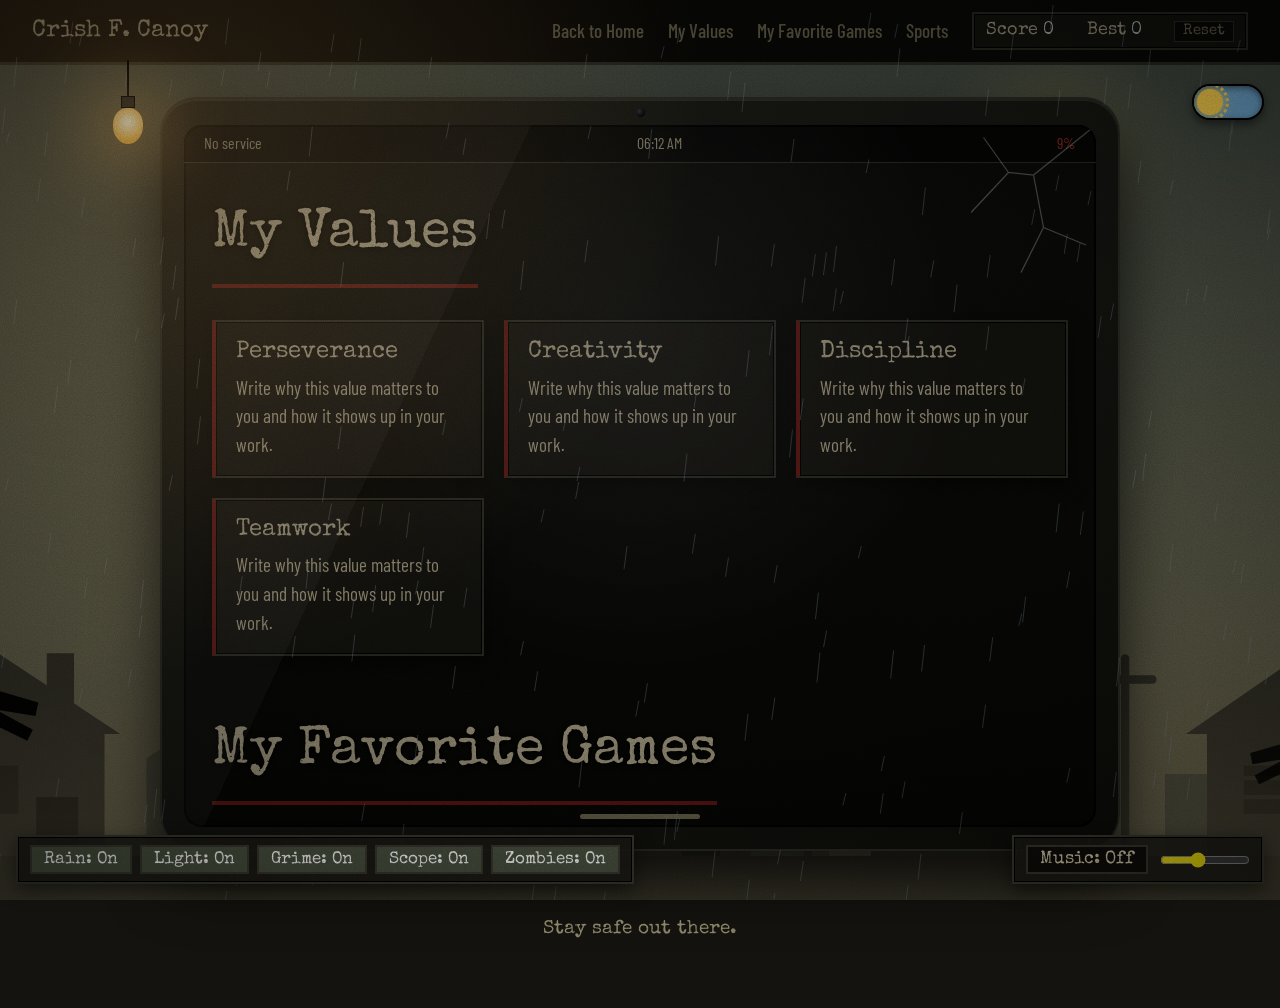
==== about.html @ 41ca4127 "Add files via upload" ====
<!DOCTYPE html>
<html lang="en">
<head>
  <meta charset="UTF-8">
  <meta name="viewport" content="width=device-width, initial-scale=1">
  <title>About Me | Crish F. Canoy</title>
  <link rel="preconnect" href="https://fonts.googleapis.com">
  <link rel="preconnect" href="https://fonts.gstatic.com" crossorigin>
  <link href="https://fonts.googleapis.com/css2?family=Barlow+Condensed:wght@400;500;600&family=Special+Elite&display=swap" rel="stylesheet">
  <link rel="stylesheet" href="style.css">
</head>
<body>
  <div class="backdrop" aria-hidden="true"></div>
  <div class="grime" id="grime" aria-hidden="true"></div>

  <header class="topbar">
    <a class="brand" href="index.html" data-transition="back">Crish F. Canoy</a>
    <nav aria-label="Main">
      <a href="index.html" data-transition="back">Back to Home</a>
      <a href="#values">My Values</a>
      <a href="#favorite-games">My Favorite Games</a>
      <a href="#sports">Sports</a>
    </nav>
    <div class="score-box" role="group" aria-label="Score">
      <span>Score <b id="scoreValue">0</b></span>
      <span>Best <b id="bestValue">0</b></span>
      <button type="button" id="scoreReset" aria-label="Reset score">Reset</button>
    </div>
  </header>

  <main class="tablet-stage" id="tabletWrap">
  <div class="tablet">
    <span class="tablet-camera"></span>
    <div class="tablet-screen">
      <div class="status-bar">
        <span>No service</span>
        <span id="tabletClock">12:00</span>
        <span class="battery">9%</span>
      </div>

      <div class="tablet-content">

      <!-- MY VALUES -->
<section id="values" class="section">
  <h2 class="section-title">My Values</h2>
  <ul class="values">
    <li class="value">
      <h3 class="value-title">Perseverance</h3>
      <p>Write why this value matters to you and how it shows up in your work.</p>
    </li>
    <li class="value">
      <h3 class="value-title">Creativity</h3>
      <p>Write why this value matters to you and how it shows up in your work.</p>
    </li>
    <li class="value">
      <h3 class="value-title">Discipline</h3>
      <p>Write why this value matters to you and how it shows up in your work.</p>
    </li>
    <li class="value">
      <h3 class="value-title">Teamwork</h3>
      <p>Write why this value matters to you and how it shows up in your work.</p>
    </li>
  </ul>
</section>
        <!-- MY FAVORITE GAMES -->
        <section id="favorite-games" class="section">
          <h2 class="section-title">My Favorite Games</h2>
          <div class="tiles">
            <button type="button" class="tile game" data-genre="Genre" data-platform="PC"
                    data-description="Write why this is one of your favorite games.">
              <img src="assets/placeholder.svg" alt=""><span class="tile-name">Favorite Game 1</span>
            </button>
            <button type="button" class="tile game" data-genre="Genre" data-platform="PC"
                    data-description="Write why this is one of your favorite games.">
              <img src="assets/placeholder.svg" alt=""><span class="tile-name">Favorite Game 2</span>
            </button>
            <button type="button" class="tile game" data-genre="Genre" data-platform="PC"
                    data-description="Write why this is one of your favorite games.">
              <img src="assets/placeholder.svg" alt=""><span class="tile-name">Favorite Game 3</span>
            </button>
            <button type="button" class="tile game" data-genre="Genre" data-platform="PC"
                    data-description="Write why this is one of your favorite games.">
              <img src="assets/placeholder.svg" alt=""><span class="tile-name">Favorite Game 4</span>
            </button>
          </div>
        </section>

        <!-- SPORTS -->
        <section id="sports" class="section">
          <h2 class="section-title">Sports</h2>
          <div class="tiles">
            <figure class="tile"><img src="assets/placeholder.svg" alt="Arnis"><figcaption class="tile-name">Arnis</figcaption></figure>
            <figure class="tile"><img src="assets/placeholder.svg" alt="Badminton"><figcaption class="tile-name">Badminton</figcaption></figure>
            <figure class="tile"><img src="assets/placeholder.svg" alt="Sport 3"><figcaption class="tile-name">Sport 3</figcaption></figure>
            <figure class="tile"><img src="assets/placeholder.svg" alt="Sport 4"><figcaption class="tile-name">Sport 4</figcaption></figure>
          </div>
          <a class="btn" href="index.html" data-transition="back">Back to Home</a>
        </section>
      </div>

      <div class="home-bar"></div>
    </div>
  </div>
  </main>
  <footer class="footer">Stay safe out there.</footer>

  <!-- Effects (same as the home page) -->
  <canvas class="rain" id="rainCanvas" aria-hidden="true"></canvas>
  <div class="zombie-layer" id="zombieLayer" aria-hidden="true" hidden></div>
  <div class="scope" id="scope" aria-hidden="true" hidden>
    <svg viewBox="0 0 60 60" width="60" height="60">
      <circle cx="30" cy="30" r="22" fill="none" stroke="currentColor" stroke-width="2"/>
      <path d="M30 2v18M30 40v18M2 30h18M40 30h18" stroke="currentColor" stroke-width="2"/>
      <circle cx="30" cy="30" r="2" fill="#c0392b"/>
    </svg>
  </div>
  <div class="muzzle-flash" id="muzzleFlash" aria-hidden="true"></div>
  <div class="light-overlay" id="lightOverlay" aria-hidden="true"></div>
  <div class="bulb" id="bulb" aria-hidden="true">
    <span class="cord"></span><span class="cap"></span><span class="glass"></span>
  </div>

  <div class="effects-panel" role="group" aria-label="Effects">
    <button type="button" data-effect="rain" aria-pressed="true">Rain: On</button>
    <button type="button" data-effect="light" aria-pressed="true">Light: On</button>
    <button type="button" data-effect="grime" aria-pressed="true">Grime: On</button>
    <button type="button" data-effect="scope" aria-pressed="true">Scope: On</button>
    <button type="button" data-effect="zombies" aria-pressed="true">Zombies: On</button>
  </div>

  <audio id="bgMusic" src="assets/Main Theme.mp3" loop preload="none"></audio>
  <div class="music-player">
    <button id="musicToggle" type="button" aria-pressed="false">Music: Off</button>
    <input type="range" id="musicVolume" min="0" max="100" value="40" aria-label="Music volume">
  </div>

  <!-- Game preview (slides in from the right) -->
  <dialog class="drawer" id="gameDrawer" aria-labelledby="gdName">
    <button class="drawer-close" id="gdClose" aria-label="Close preview">&times;</button>
    <div class="drawer-body">
      <img id="gdImage" src="" alt="">
      <h3 id="gdName"></h3>
      <dl class="file-info">
        <div><dt>Genre</dt><dd id="gdGenre"></dd></div>
        <div><dt>Platform</dt><dd id="gdPlatform"></dd></div>
      </dl>
      <p id="gdDesc"></p>
    </div>
  </dialog>

  <script src="script.js"></script>
  <script src="about.js"></script>
</body>
</html>
---- style.css ----
:root {
  --soot: #14130f;
  --panel: rgba(29, 28, 23, 0.88);
  --moss: #4a5240;
  --rust: #ecdd0d;
  --blood: #7a1f1a;
  --paper: #d4c9a8;
  --dim: #8a8466;
  --edge: #3a3a30;
  --lit: 1;
  --bulb-x: 10%;
}

* { box-sizing: border-box; margin: 0; padding: 0; }
html { scroll-behavior: smooth; scroll-padding-top: 72px; }

body {
  background: var(--soot);
  color: var(--paper);
  font-family: "Barlow Condensed", "Arial Narrow", sans-serif;
  font-size: 1.2rem;
  line-height: 1.5;
}

/* Grime overlay: vignette plus scratchy noise */
.grime {
  position: fixed; inset: 0; z-index: 50; pointer-events: none;
  background:
    radial-gradient(ellipse at center, transparent 45%, rgba(0, 0, 0, 0.75) 100%),
    url("data:image/svg+xml;utf8,<svg xmlns='http://www.w3.org/2000/svg' width='160' height='160'><filter id='n'><feTurbulence type='fractalNoise' baseFrequency='0.9' numOctaves='2'/><feColorMatrix values='0 0 0 0 0  0 0 0 0 0  0 0 0 0 0  0 0 0 0.5 0'/></filter><rect width='160' height='160' filter='url(%23n)'/></svg>");
  opacity: 0.55;
}

/* Top bar */
.topbar {
  position: sticky; top: 0; z-index: 40;
  display: flex; justify-content: space-between; align-items: center; flex-wrap: wrap; gap: 0.5rem 1.5rem;
  padding: 0.75rem 2rem;
  background: #0e0d0a;
  border-bottom: 3px solid var(--edge);
}
.brand { font-family: "Special Elite", serif; font-size: 1.5rem; color: var(--paper); text-decoration: none; margin-right: auto; }
.topbar nav { display: flex; gap: 1.5rem; flex-wrap: wrap; }
.topbar nav a { color: var(--dim); text-decoration: none; font-weight: 500; }
.topbar nav a:hover, .topbar nav a:focus-visible { color: var(--paper); }

a:focus-visible, li:focus-visible { outline: 2px solid var(--rust); outline-offset: 3px; }

/* Sections */
.section { max-width: 1100px; margin: 0 auto; padding: 5rem 2rem 3rem; }
.section-title {
  font-family: "Special Elite", serif; font-weight: 400;
  font-size: clamp(2.2rem, 5vw, 3.4rem);
  color: var(--paper);
  margin-bottom: 2rem;
  padding-bottom: 0.5rem;
  border-bottom: 4px solid var(--blood);
  display: inline-block;
}
.group-title { font-family: "Special Elite", serif; font-weight: 400; font-size: 1.8rem; margin: 2.5rem 0 1rem; color: var(--dim); }

.split { display: grid; grid-template-columns: minmax(0, 1fr) minmax(0, 1fr); gap: 2.5rem; align-items: start; }

/* Panels in the style of a survival-game UI */
.panel, .skill-list, .preview, .card, .contact-list a {
  background: var(--panel);
  border: 2px solid var(--edge);
  box-shadow: inset 0 0 0 1px #000, 0 6px 18px rgba(0, 0, 0, 0.5);
}

/* Introduction */
.photo {
  position: relative;
  margin-top: 1rem;
  border: 2px solid var(--edge);
  background: var(--panel);
  padding: 10px;
  box-shadow: 0 6px 18px rgba(0, 0, 0, 0.5);
  transform-origin: 50% 0;               /* swings from the nail at the top */
  animation: poster-swing 5s ease-in-out infinite;
}

/* The nail the poster hangs from */
.photo::before {
  content: "";
  position: absolute;
  top: -7px; left: 50%;
  width: 14px; height: 14px;
  margin-left: -7px;
  border-radius: 50%;
  background: radial-gradient(circle at 35% 35%, #b9a98a, #4a3b2a 70%);
  box-shadow: 0 2px 4px rgba(0, 0, 0, 0.7);
  z-index: 1;
}

@keyframes poster-swing {
  0%   { transform: rotate(-3deg); }
  50%  { transform: rotate(3deg); }
  100% { transform: rotate(-3deg); }
}
.photo img { width: 100%; display: block; filter: sepia(0.35) contrast(1.05) brightness(0.9); }
.panel { padding: 1.75rem; }
.details div { display: flex; gap: 1rem; padding: 0.6rem 0; border-bottom: 1px dashed var(--edge); }
.details dt { width: 7rem; color: var(--dim); }
.details dd { font-weight: 600; }
.motto { margin-top: 1.75rem; font-family: "Special Elite", serif; font-size: 1.4rem; line-height: 1.4; border-left: 4px solid var(--blood); padding-left: 1rem; }
.motto span { display: block; font-family: "Barlow Condensed", sans-serif; font-size: 1rem; color: var(--dim); margin-bottom: 0.25rem; }

/* Introduction text */
.intro-panel { padding: 2rem; }

.intro-split { align-items: center; }

.intro-image {
  display: flex;
  justify-content: right;
  align-items: flex-end;
  /* no border, background, or padding, so the transparent parts stay see-through */
}
.intro-image img {
  
  width: 100%;
  max-width: 420px;
  height: auto;
  max-height: 520px;
  object-fit: contain;
  display: block;
  /* shadow follows the shape of your cutout */
  filter: drop-shadow(0 8px 14px rgba(0, 0, 0, 0.7));
}

.intro-image img { transition: opacity 0.35s ease; }
.intro-image img.swapping { opacity: 0; }

.intro-text {
  font-family: "Special Elite", serif;
  font-size: clamp(1.5rem, 3.5vw, 2.3rem);
  line-height: 1.4;
  border-left: 4px solid var(--blood);
  padding-left: 1.25rem;
}

/* Skills */
.skill-list { list-style: none; }
.skill-list li {
  display: flex; justify-content: space-between; align-items: center; gap: 1rem;
  padding: 1rem 1.25rem; cursor: pointer;
  border-bottom: 1px solid var(--edge);
  transition: background 0.15s, color 0.15s;
}
.skill-list li:last-child { border-bottom: 0; }
.skill-list li:hover, .skill-list li.active, .skill-list li:focus-visible { background: var(--moss); color: #fff; }
.skill-name { font-size: 1.5rem; font-weight: 600; }
.pips { display: flex; gap: 3px; }
.pips i { width: 9px; height: 16px; background: #0a0a08; border: 1px solid var(--edge); }
.pips i.on { background: var(--rust); border-color: var(--rust); }

.preview { position: relative; aspect-ratio: 4 / 5; overflow: hidden; display: grid; place-items: center; }
.preview-hint { color: var(--dim); text-align: center; padding: 1rem; }
.preview.playing .preview-hint { display: none; }
.frames { position: absolute; inset: 0; opacity: 0; transition: opacity 0.25s; }
.preview.playing .frames { opacity: 1; }
.frames img {
  position: absolute; inset: 0; width: 100%; height: 100%; object-fit: cover;
  opacity: 0;
  transition: opacity 0.35s ease 0.35s;   /* the old picture waits until the new one is in */
}
.frames img.current { opacity: 1; transition-delay: 0s; }
/* Placeholder frames get different tints so the cycle is visible; remove once you add real images */
.preview-caption {
  position: absolute; left: 0; right: 0; bottom: 0; z-index: 2;
  padding: 0.6rem 1rem; background: rgba(10, 10, 8, 0.85);
  font-family: "Special Elite", serif; font-size: 1.3rem;
  transform: translateY(100%); transition: transform 0.25s;
}
.preview.playing .preview-caption { transform: translateY(0); }

/* Projects */
.grid { display: grid; grid-template-columns: repeat(auto-fill, minmax(240px, 1fr)); gap: 1.5rem; }
.card { padding: 8px; transition: transform 0.2s, border-color 0.2s; }
.card:hover { transform: translateY(-4px); border-color: var(--rust); }
.card img { width: 100%; aspect-ratio: 4 / 3; object-fit: cover; display: block; filter: sepia(0.3) brightness(0.9); }
.card figcaption { padding: 0.75rem 0.25rem 0.25rem; font-family: "Special Elite", serif; font-size: 1.25rem; }

/* Contacts */
.contact-list { list-style: none; display: grid; gap: 1.75rem; max-width: 640px; }
.contact-list a {
  position: relative;
  display: flex; align-items: center;
  min-height: 5.5rem;
  padding: 1rem 9rem 1rem 1.5rem;
  color: var(--paper); text-decoration: none;
  transition: background 0.15s, border-color 0.15s, scale 0.25s ease, box-shadow 0.25s;
}
.contact-label { display: block; font-family: "Special Elite", serif; font-size: 1.5rem; }
.contact-list a:hover, .contact-list a:focus-visible {
  background: var(--moss); border-color: var(--rust);
  scale: 1.04;
  box-shadow: inset 0 0 0 1px #000, 0 14px 26px rgba(0, 0, 0, 0.7);
}

/* Spiffo on the right */
.spiffo {
  position: absolute; right: 1rem; bottom: 4px;
  width: 100px; height: 130px;
  pointer-events: none;
  transition: translate 0.25s ease;
}
.spiffo img {
  position: absolute; inset: 0; width: 100%; height: 100%;
  object-fit: contain; object-position: bottom;
  filter: drop-shadow(0 4px 6px rgba(0, 0, 0, 0.65));
  transition: opacity 0.2s ease;
}
.spiffo-hover { opacity: 0; }
.contact-list a:hover .spiffo-idle, .contact-list a:focus-visible .spiffo-idle { opacity: 0; }
.contact-list a:hover .spiffo-hover, .contact-list a:focus-visible .spiffo-hover { opacity: 1; }
.contact-list a:hover .spiffo, .contact-list a:focus-visible .spiffo { translate: 0 -6px; }

/* PLACEHOLDER LOOK: delete this line once you have a real hover image */
.spiffo img.spiffo-hover { filter: drop-shadow(0 4px 6px rgba(0, 0, 0, 0.65)) hue-rotate(150deg) saturate(1.4); }

@media (max-width: 800px) {
  .contact-list a { padding-right: 6.5rem; }
  .spiffo { width: 72px; height: 96px; right: 0.75rem; }
}

.footer { text-align: center; padding: 3rem 1rem 4rem; color: var(--dim); font-family: "Special Elite", serif; }

/* Project preview */
.card { cursor: pointer; }

.lightbox {
  margin: auto;
  width: min(1000px, 92vw);
  max-height: 90vh;
  padding: 0;
  overflow: auto;
  color: var(--paper);
  background: #181711;
  border: 3px solid var(--edge);
  box-shadow: inset 0 0 0 1px #000, 0 20px 60px rgba(0, 0, 0, 0.8);
}
.lightbox::backdrop { background: rgba(5, 5, 3, 0.85); }
.lightbox[open] { animation: lb-in 0.2s ease-out; }
@keyframes lb-in { from { opacity: 0; transform: scale(0.97); } to { opacity: 1; transform: none; } }

.lb-close {
  position: absolute; top: 0.5rem; right: 0.75rem; z-index: 2;
  width: 2.4rem; height: 2.4rem;
  font-size: 1.8rem; line-height: 1;
  color: var(--paper); background: #0e0d0a;
  border: 2px solid var(--edge); cursor: pointer;
}
.lb-close:hover, .lb-close:focus-visible { background: var(--blood); border-color: var(--rust); }

.lb-body { display: grid; grid-template-columns: 1.3fr 1fr; }
.lb-body img { width: 100%; height: 100%; max-height: 90vh; object-fit: contain; background: #0a0a08; display: block; }
.lb-text { padding: 2.5rem 2rem 2rem; border-left: 3px solid var(--edge); }
.lb-type { color: var(--dim); font-size: 1.1rem; margin-bottom: 0.25rem; }
.lb-text h3 { font-family: "Special Elite", serif; font-weight: 400; font-size: 2rem; line-height: 1.2; margin-bottom: 1rem; padding-bottom: 0.5rem; border-bottom: 3px solid var(--blood); }
.lb-text p:last-child { white-space: pre-line; }

body.no-scroll { overflow: hidden; }

/* Music player */
.music-player {
  position: fixed; right: 1rem; bottom: 1rem; z-index: 45;
  display: flex; align-items: center; gap: 0.75rem;
  padding: 0.5rem 0.75rem;
  background: var(--panel);
  border: 2px solid var(--edge);
  box-shadow: inset 0 0 0 1px #000, 0 6px 18px rgba(0, 0, 0, 0.5);
}
.music-player button {
  font-family: "Special Elite", serif; font-size: 1.1rem;
  color: var(--paper); background: #0e0d0a;
  border: 2px solid var(--edge); padding: 0.25rem 0.75rem; cursor: pointer;
}
.music-player button:hover, .music-player button:focus-visible { border-color: var(--rust); }
.music-player button[aria-pressed="true"] { background: var(--moss); color: #fff; }
.music-player input[type="range"] { width: 90px; accent-color: var(--rust); cursor: pointer; }

/* Effects */
.rain[hidden], .light-overlay[hidden], .bulb[hidden], .grime[hidden] { display: none; }

.rain {
  position: fixed; inset: 0; z-index: 43;
  width: 100%; height: 100%;
  pointer-events: none;
}

/* Darkness around the bulb, with a warm glow that follows its brightness */
.light-overlay {
  position: fixed; inset: 0; z-index: 44; pointer-events: none;
  background:
    radial-gradient(circle at var(--bulb-x) 110px,
      rgba(255, 190, 100, calc(var(--lit) * 0.2)) 0,
      transparent 45vmax),
    rgba(0, 0, 0, calc(0.55 - var(--lit) * 0.25));
}

/* Hanging light bulb */
.bulb {
  position: fixed; top: 60px; left: var(--bulb-x); z-index: 44;
  transform: translateX(-50%);
  display: flex; flex-direction: column; align-items: center;
  pointer-events: none;
}
.bulb .cord { width: 2px; height: 36px; background: #0a0a08; }
.bulb .cap { width: 14px; height: 12px; background: #2b2a23; border: 1px solid #000; }
.bulb .glass {
  width: 30px; height: 36px; border-radius: 50% 50% 55% 55%;
  background: radial-gradient(circle at 50% 40%, #fff6d0, #f2b84b 70%);
  opacity: calc(0.25 + var(--lit) * 0.75);
  box-shadow: 0 0 calc(var(--lit) * 70px) calc(var(--lit) * 18px) rgba(255, 190, 100, 0.55);
}

/* Effects control panel */
.effects-panel {
  position: fixed; left: 1rem; bottom: 1rem; z-index: 45;
  display: flex; flex-wrap: wrap; gap: 0.5rem;
  padding: 0.5rem 0.75rem;
  background: var(--panel);
  border: 2px solid var(--edge);
  box-shadow: inset 0 0 0 1px #000, 0 6px 18px rgba(0, 0, 0, 0.5);
}
.effects-panel button {
  font-family: "Special Elite", serif; font-size: 1.05rem;
  color: var(--paper); background: #0e0d0a;
  border: 2px solid var(--edge); padding: 0.25rem 0.75rem; cursor: pointer;
}
.effects-panel button:hover, .effects-panel button:focus-visible { border-color: var(--rust); }
.effects-panel button[aria-pressed="true"] { background: var(--moss); color: #fff; }

/* Scope cursor and bullet holes */
html.scope-on, html.scope-on * { cursor: none !important; }
/* Show the normal cursor while the project preview is open */
html.scope-on:has(dialog[open]), html.scope-on:has(dialog[open]) * { cursor: auto !important; }

.scope {
  position: fixed; left: 0; top: 0; z-index: 60;
  width: 60px; height: 60px;
  color: var(--paper);
  pointer-events: none;
  transform: translate(-100px, -100px);   /* starts off-screen until the mouse moves */
}
.scope[hidden] { display: none; }
.scope svg { display: block; filter: drop-shadow(0 0 2px #000); }
.scope.fire svg { animation: recoil 0.15s ease-out; }
@keyframes recoil { from { transform: scale(1.35); } to { transform: scale(1); } }

.bullet-hole {
  position: absolute; z-index: 46;
  width: 16px; height: 16px;
  margin: -8px 0 0 -8px;
  border-radius: 50%;
  pointer-events: none;
  background: radial-gradient(circle, #000 0 38%, #1a1713 40% 55%, transparent 72%);
  box-shadow: 0 0 0 1px rgba(0, 0, 0, 0.4);
  animation: hole-life 5s linear forwards;
}
@keyframes hole-life {
  0%   { opacity: 1; transform: scale(1.4); }
  5%   { transform: scale(1); }
  80%  { opacity: 1; }
  100% { opacity: 0; }
}

/* Muzzle flash and shake */
.muzzle-flash {
  position: fixed; inset: 0; z-index: 47;
  pointer-events: none;
  opacity: 0;
  mix-blend-mode: screen;
  background:
    radial-gradient(circle at var(--fx, 50%) var(--fy, 50%),
      rgba(255, 235, 170, 0.95) 0,
      rgba(255, 170, 60, 0.55) 90px,
      rgba(255, 120, 30, 0.18) 260px,
      transparent 480px);
}
.muzzle-flash.fire { animation: flash 0.14s ease-out; }
@keyframes flash {
  0%   { opacity: 1; }
  100% { opacity: 0; }
}

.shake { animation: shake 0.18s ease-out; }
@keyframes shake {
  0%   { transform: translate(var(--sx, 3px), var(--sy, 3px)); }
  30%  { transform: translate(calc(var(--sx, 3px) * -0.7), calc(var(--sy, 3px) * -0.5)); }
  60%  { transform: translate(calc(var(--sx, 3px) * 0.4), calc(var(--sy, 3px) * 0.3)); }
  100% { transform: translate(0, 0); }
}

/* Zombie shadows */
/* Keeps the page content above the zombie layer */
main, .footer { position: relative; z-index: 1; }

.zombie-layer {
  position: fixed; inset: 0; z-index: 0;
  overflow: hidden; pointer-events: none;
}
.zombie-layer[hidden] { display: none; }

.zombie { position: absolute; left: 0; color: #050504; }
.zombie.flip .z-flip { transform: scaleX(-1); }
.zombie svg {
  display: block; width: 100%; height: 100%;
  transform-origin: 50% 100%;
  animation: zombie-walk 1.3s ease-in-out infinite;
}
@keyframes zombie-walk {
  0%, 100% { transform: translateY(0) rotate(-1.5deg); }
  50%      { transform: translateY(-6px) rotate(1.5deg); }
}

/* Shot zombie falls backward */
.zombie.dead svg { animation: zombie-fall 0.6s ease-in forwards; }
@keyframes zombie-fall {
  to { transform: rotate(-85deg) translateY(8%); opacity: 0; }
}

/* Blood splat when a zombie is hit */
.bullet-hole.blood {
  width: 34px; height: 34px; margin: -17px 0 0 -17px;
  background: radial-gradient(circle, #5a0d0a 0 35%, rgba(122, 31, 26, 0.8) 50%, transparent 72%);
  box-shadow: none;
}

/* Score */
.score-box {
  display: flex; align-items: center; gap: 1rem;
  padding: 0.25rem 0.75rem;
  background: var(--panel);
  border: 2px solid var(--edge);
  box-shadow: inset 0 0 0 1px #000;
  font-family: "Special Elite", serif; font-size: 1.1rem;
}
.score-box b { color: #fff; font-weight: 400; display: inline-block; min-width: 2.5ch; }
.score-box b.bump { animation: score-bump 0.25s ease-out; }
@keyframes score-bump {
  0%   { transform: scale(1.6); color: #e0b040; }
  100% { transform: scale(1); }
}
.score-box button {
  font-family: "Special Elite", serif; font-size: 0.95rem;
  color: var(--dim); background: #0e0d0a;
  border: 1px solid var(--edge); padding: 0.1rem 0.5rem; cursor: pointer;
}
.score-box button:hover, .score-box button:focus-visible { color: var(--paper); border-color: var(--rust); }

/* Floating points when a zombie is hit */
.score-pop {
  position: fixed; z-index: 55; pointer-events: none;
  transform: translate(-50%, -50%);
  font-family: "Special Elite", serif; font-size: 1.6rem;
  color: #e0b040; text-shadow: 0 0 4px #000, 0 2px 6px #000;
  animation: score-pop 0.9s ease-out forwards;
}
@keyframes score-pop {
  from { opacity: 1; margin-top: 0; }
  to   { opacity: 0; margin-top: -60px; }
}

/* Heart rate monitor */
.vitals { margin-top: 1.75rem; padding: 1rem; background: #0a0a08; border: 2px solid var(--edge); }
.vitals-head { display: flex; justify-content: space-between; align-items: center; margin-bottom: 0.5rem; font-family: "Special Elite", serif; }
.status { display: flex; align-items: center; gap: 0.5rem; color: #7fbf6a; }
.dot { width: 10px; height: 10px; border-radius: 50%; background: #7fbf6a; box-shadow: 0 0 8px #7fbf6a; animation: blink 1s steps(2, start) infinite; }
@keyframes blink { 50% { opacity: 0.25; } }
.bpm b { font-weight: 400; color: #fff; }
.ecg {
  overflow: hidden; height: 60px;
  -webkit-mask-image: linear-gradient(90deg, transparent, #000 15%, #000 85%, transparent);
  mask-image: linear-gradient(90deg, transparent, #000 15%, #000 85%, transparent);
}
.ecg svg { display: block; width: 800px; height: 60px; animation: ecg-scroll 0.8s linear infinite; }
.ecg-line { fill: none; stroke: #7fbf6a; stroke-width: 2; filter: drop-shadow(0 0 3px #7fbf6a); }
@keyframes ecg-scroll { to { transform: translateX(-200px); } }

/* Button */
.btn {
  display: block; margin-top: 1.5rem; padding: 0.6rem 1.5rem; text-align: center;
  font-family: "Special Elite", serif; font-size: 1.25rem;
  color: var(--paper); background: #0e0d0a;
  border: 2px solid var(--edge); text-decoration: none;
  transition: background 0.15s, border-color 0.15s;
}
.btn:hover, .btn:focus-visible { background: var(--blood); border-color: var(--rust); color: #fff; }
#sports .btn { display: inline-block; margin-top: 3rem; }

/* Tiles (favorite games and sports) */
.tiles { display: grid; grid-template-columns: repeat(auto-fill, minmax(200px, 1fr)); gap: 1.5rem; }
.tile {
  display: block; width: 100%; padding: 8px; font: inherit; text-align: center;
  color: var(--paper); background: var(--panel);
  border: 2px solid var(--edge);
  box-shadow: inset 0 0 0 1px #000, 0 6px 18px rgba(0, 0, 0, 0.5);
}
.tile img { width: 100%; aspect-ratio: 1 / 1; object-fit: cover; display: block; filter: sepia(0.3) brightness(0.9); }
.tile-name { display: block; padding: 0.75rem 0.25rem 0.25rem; font-family: "Special Elite", serif; font-size: 1.25rem; }
.tile.game { cursor: pointer; transition: translate 0.25s ease, scale 0.25s ease, border-color 0.25s, box-shadow 0.25s; }
.tile.game:hover, .tile.game:focus-visible {
  translate: 0 -12px; scale: 1.07;
  border-color: var(--rust);
  box-shadow: inset 0 0 0 1px #000, 0 22px 30px rgba(0, 0, 0, 0.75);
}
.tile.game:focus-visible { outline: 2px solid var(--rust); outline-offset: 3px; }

/* Game preview drawer */
.drawer {
  margin: 0 0 0 auto; width: min(460px, 100vw); height: 100vh; max-height: none;
  padding: 0; overflow: auto;
  color: var(--paper); background: #181711;
  border: 0; border-left: 3px solid var(--edge);
  box-shadow: -10px 0 40px rgba(0, 0, 0, 0.7);
}
.drawer[open] { animation: drawer-in 0.35s ease-out; }
.drawer.closing { animation: drawer-out 0.3s ease-in forwards; }
.drawer::backdrop { background: rgba(5, 5, 3, 0.55); }
.drawer[open]::backdrop { animation: fade-in 0.35s ease-out; }
.drawer.closing::backdrop { animation: fade-out 0.3s ease-in forwards; }
@keyframes drawer-in  { from { transform: translateX(100%); } }
@keyframes drawer-out { to   { transform: translateX(100%); } }
@keyframes fade-in    { from { opacity: 0; } }
@keyframes fade-out   { to   { opacity: 0; } }
.drawer-close {
  position: absolute; top: 0.75rem; right: 0.75rem; z-index: 2;
  width: 2.4rem; height: 2.4rem; font-size: 1.8rem; line-height: 1;
  color: var(--paper); background: #0e0d0a; border: 2px solid var(--edge); cursor: pointer;
}
.drawer-close:hover, .drawer-close:focus-visible { background: var(--blood); border-color: var(--rust); }
.drawer-body { padding: 3.5rem 1.75rem 2rem; }
.drawer-body img { width: 100%; aspect-ratio: 1 / 1; object-fit: cover; display: block; border: 2px solid var(--edge); margin-bottom: 1.25rem; }
.drawer-body h3 { font-family: "Special Elite", serif; font-weight: 400; font-size: 2rem; line-height: 1.2; padding-bottom: 0.5rem; margin-bottom: 1rem; border-bottom: 3px solid var(--blood); }
.file-info div { display: flex; gap: 1rem; padding: 0.4rem 0; border-bottom: 1px dashed var(--edge); }
.file-info dt { width: 6rem; color: var(--dim); }
.file-info dd { font-weight: 600; }
.drawer-body p { margin-top: 1.25rem; white-space: pre-line; }

/* Page transition */
body > * { animation: warp-in 0.8s ease-out backwards; }
@keyframes warp-in { from { scale: 0.8; opacity: 0; } }
body.leaving { overflow: hidden; }
body.leaving > *:not(script):not(audio):not(dialog) { animation: warp-out 0.75s ease-in forwards; }
@keyframes warp-out { to { scale: 2.2; opacity: 0; } }

/* 3D hospital monitor */
.monitor {
  --rx: 0deg; --ry: 0deg;
  transform-style: preserve-3d;
  transform: perspective(1000px) rotateX(var(--rx)) rotateY(var(--ry));
  transition: transform 0.15s ease-out;
  will-change: transform;
}
.monitor-body {
  transform-style: preserve-3d;
  padding: 18px 18px 8px;
  border-radius: 18px;
  background: linear-gradient(145deg, #a9a896, #6f705f 60%, #5b5c4e);
  border: 2px solid #3d3e33;
  box-shadow: inset 0 2px 0 rgba(255, 255, 255, 0.25), inset 0 -4px 10px rgba(0, 0, 0, 0.4), 0 25px 40px rgba(0, 0, 0, 0.65);
}
.monitor-screen {
  position: relative; overflow: hidden;
  transform: translateZ(22px);          /* the screen floats above the bezel */
  padding: 1.5rem; border-radius: 10px;
  background: #060a06; color: #a7e7a0;
  text-shadow: 0 0 6px rgba(120, 255, 120, 0.35);
  box-shadow: inset 0 0 30px rgba(0, 0, 0, 0.9), inset 0 0 0 3px #000, 0 0 25px rgba(80, 200, 80, 0.15);
}
/* Scanlines */
.monitor-screen::before {
  content: ""; position: absolute; inset: 0; z-index: 2; pointer-events: none;
  background: repeating-linear-gradient(0deg, rgba(0, 0, 0, 0.28) 0 1px, transparent 1px 3px);
}
/* Glare that follows the cursor */
.monitor-screen::after {
  content: ""; position: absolute; inset: 0; z-index: 2; pointer-events: none;
  background: radial-gradient(circle at var(--gx, 50%) var(--gy, 30%), rgba(190, 255, 190, 0.16), transparent 55%);
}
.monitor-chin { display: flex; align-items: center; gap: 0.75rem; padding: 0.6rem 0.25rem 0.2rem; color: #2f3026; font-family: "Special Elite", serif; font-size: 1rem; }
.chin-label { margin-right: auto; }
.led { width: 10px; height: 10px; border-radius: 50%; background: #7fbf6a; box-shadow: 0 0 8px #7fbf6a; }
.monitor-stand {
  position: relative; width: 90px; height: 30px; margin: 0 auto 14px;
  background: linear-gradient(90deg, #4b4c40, #7d7e6c, #4b4c40);
}
.monitor-stand::after {
  content: ""; position: absolute; left: 50%; bottom: -10px;
  width: 190px; height: 12px; transform: translateX(-50%);
  border-radius: 6px; background: #4b4c40;
  box-shadow: 0 6px 12px rgba(0, 0, 0, 0.6);
}

/* Screen colors for the content inside the monitor */
.monitor-screen .details dt { color: #5f9a5a; }
.monitor-screen .details div { border-bottom-color: #1d3a1b; }
.monitor-screen .motto { border-left-color: #5f9a5a; }
.monitor-screen .motto span { color: #5f9a5a; }
.monitor-screen .vitals { background: transparent; border-color: #1d3a1b; }
.monitor-screen .btn { color: #a7e7a0; background: #050805; border-color: #2f5a2c; }
.monitor-screen .btn:hover, .monitor-screen .btn:focus-visible { color: #fff; background: #1d3a1b; border-color: #7fbf6a; }

/* Tablet (page 2) */
.tablet-stage { padding: 2rem 1.5rem 1rem; }
.tablet {
    --rx: 0deg; --ry: 0deg;
  transform: perspective(1600px) rotateX(var(--rx)) rotateY(var(--ry));
  transition: transform 0.15s ease-out;
  will-change: transform;
  position: relative;
  max-width: 960px; margin: 0 auto;
  padding: 26px 22px 22px;
  border-radius: 36px;
  background: linear-gradient(145deg, #2b2c26, #14150f);
  border: 2px solid #3d3e33;
  box-shadow: inset 0 2px 0 rgba(255, 255, 255, 0.12), 0 30px 60px rgba(0, 0, 0, 0.75);
}
.tablet-camera {
  position: absolute; top: 9px; left: 50%;
  width: 9px; height: 9px; margin-left: -4px;
  border-radius: 50%;
  background: radial-gradient(circle at 35% 35%, #3a4a5a, #05070a 70%);
}
.tablet-screen {
  position: relative; overflow: hidden;
  display: flex; flex-direction: column;
  height: min(78vh, 780px);
  border-radius: 18px;
  background: linear-gradient(180deg, #11120e, #0a0b08);
  box-shadow: inset 0 0 0 2px #000;
}
/* Crack in the corner */
.tablet-screen::before {
  content: ""; position: absolute; top: 0; right: 0; z-index: 3;
  width: 150px; height: 150px; pointer-events: none;
  background: url("data:image/svg+xml;utf8,<svg xmlns='http://www.w3.org/2000/svg' viewBox='0 0 120 120'><g fill='none' stroke='white' stroke-opacity='.4'><path d='M120 0L70 40L50 38L20 70M70 40L78 82L60 118M50 38L30 10M78 82L112 96'/></g></svg>") no-repeat;
}
/* Glass reflection */
.tablet-screen::after {
  content: ""; position: absolute; inset: 0; z-index: 3; pointer-events: none;
  background:
    radial-gradient(circle at var(--gx, 50%) var(--gy, 30%), rgba(255, 255, 255, 0.09), transparent 50%),
    linear-gradient(115deg, rgba(255, 255, 255, 0.05) 0 28%, transparent 28%);
}
.status-bar {
  flex-shrink: 0;
  display: flex; justify-content: space-between; align-items: center;
  padding: 0.4rem 1.25rem;
  font-size: 1rem; color: #bfb99a;
  background: rgba(0, 0, 0, 0.45);
  border-bottom: 1px solid var(--edge);
}
.battery { color: #c0392b; }
.tablet-content {
  flex: 1; min-height: 0;
  overflow-y: auto; scroll-behavior: smooth;
  scrollbar-width: thin; scrollbar-color: var(--edge) transparent;
}
.tablet .section { max-width: none; padding: 2rem 1.75rem 1.5rem; }
.tablet .tile { border-radius: 18px; }
.tablet .tile img { border-radius: 12px; }
.home-bar { flex-shrink: 0; width: 120px; height: 5px; margin: 8px auto; border-radius: 3px; background: #8a8466; }

/* Values (page 2) */
.values { list-style: none; display: grid; grid-template-columns: repeat(auto-fill, minmax(220px, 1fr)); gap: 1.25rem; }
.value {
  padding: 1rem 1.25rem;
  background: var(--panel);
  border: 2px solid var(--edge);
  border-left: 4px solid var(--blood);
  box-shadow: inset 0 0 0 1px #000, 0 6px 18px rgba(0, 0, 0, 0.5);
}
.value-title { font-family: "Special Elite", serif; font-weight: 400; font-size: 1.5rem; line-height: 1.2; margin-bottom: 0.4rem; }
.value p { color: var(--paper); }

/* Page transition: slide in from the right with fade */
html { overflow-x: hidden; }
body > * { animation: slide-in 0.6s ease-out backwards; }
@keyframes slide-in { from { translate: 120px 0; opacity: 0; } }
body.leaving > *:not(script):not(audio):not(dialog) { animation: slide-out 0.45s ease-in forwards; }
@keyframes slide-out { to { translate: -120px 0; opacity: 0; } }

/* Going back: the other direction */
body.leaving.back > *:not(script):not(audio):not(dialog) { animation: slide-out-right 0.45s ease-in forwards; }
@keyframes slide-out-right { to { translate: 120px 0; opacity: 0; } }
:where(html.from-left) body > * { animation-name: slide-in-left; }
@keyframes slide-in-left { from { translate: -120px 0; opacity: 0; } }

/* Introduction paper */
.paper {
  filter: url(#paperWave);
  position: relative;
  padding: 2.75rem 2rem 2.25rem;
  color: #2b2418;
  background:
    url("data:image/svg+xml;utf8,<svg xmlns='http://www.w3.org/2000/svg' width='160' height='160'><filter id='g'><feTurbulence type='fractalNoise' baseFrequency='0.8' numOctaves='2'/><feColorMatrix values='0 0 0 0 .35  0 0 0 0 .25  0 0 0 0 .1  0 0 0 .35 0'/></filter><rect width='160' height='160' filter='url(%23g)'/></svg>"),
    radial-gradient(circle at 82% 88%, rgba(120, 80, 30, 0.28), transparent 26%),
    radial-gradient(circle at 12% 18%, rgba(120, 90, 40, 0.14), transparent 32%),
    linear-gradient(160deg, #dccfa9, #c7b78c);
  box-shadow: inset 0 0 45px rgba(110, 80, 30, 0.4), 0 12px 26px rgba(0, 0, 0, 0.65);
    --rx: 0deg; --ry: 0deg;
  transform-style: preserve-3d;
  transform: perspective(1000px) rotateX(var(--rx)) rotateY(var(--ry)) rotate(-1deg);
  transition: transform 0.15s ease-out;
  will-change: transform;
}

/* Strip of tape */
.paper::before {
  content: "";
  position: absolute; top: -14px; left: 50%;
  width: 110px; height: 28px; margin-left: -55px;
  transform: translateZ(8px) rotate(-3deg);
  background: rgba(214, 204, 165, 0.6);
  box-shadow: 0 1px 3px rgba(0, 0, 0, 0.4);
}

/* Light that follows the cursor */
.paper::after {
  content: ""; position: absolute; inset: 0; pointer-events: none;
  background: radial-gradient(circle at var(--gx, 50%) var(--gy, 30%), rgba(255, 250, 225, 0.3), transparent 50%);
}

.paper .intro-text { border-left: 0; padding-left: 0; }

/* Day and night colors (registered so they change smoothly) */
@property --sky-top     { syntax: "<color>"; inherits: true; initial-value: #56635a; }
@property --sky-bottom  { syntax: "<color>"; inherits: true; initial-value: #9d9570; }
@property --house       { syntax: "<color>"; inherits: true; initial-value: #34322a; }
@property --far         { syntax: "<color>"; inherits: true; initial-value: #5f6050; }
@property --window      { syntax: "<color>"; inherits: true; initial-value: #1a1812; }
@property --ground      { syntax: "<color>"; inherits: true; initial-value: #23221b; }
@property --cloud-lit   { syntax: "<color>"; inherits: true; initial-value: #f2ead0; }
@property --cloud-shade { syntax: "<color>"; inherits: true; initial-value: #8a8a7a; }
@property --fog         { syntax: "<color>"; inherits: true; initial-value: rgba(157, 149, 112, 0.55); }
@property --track       { syntax: "<color>"; inherits: true; initial-value: #6fa8d0; }
@property --knob        { syntax: "<color>"; inherits: true; initial-value: #ffd34d; }

:root {
  --sky-top: #56635a; --sky-bottom: #9d9570; --house: #34322a; --far: #5f6050;
  --window: #1a1812; --ground: #23221b; --cloud-lit: #f2ead0; --cloud-shade: #8a8a7a;
  --fog: rgba(157, 149, 112, 0.55); --track: #6fa8d0; --knob: #ffd34d;
}
html.night {
  --sky-top: #070a14; --sky-bottom: #1b2236; --house: #0b0c0f; --far: #121722;
  --window: #e6a94a; --ground: #07070a; --cloud-lit: #8fa6d6; --cloud-shade: #1c2338;
  --fog: rgba(20, 26, 44, 0.6); --track: #1d2540; --knob: #e8e6d0;
}
html {
  transition-property: --sky-top, --sky-bottom, --house, --far, --window, --ground, --cloud-lit, --cloud-shade, --fog, --track, --knob;
  transition-duration: 1.2s;
}
html.theme-instant { transition: none !important; }

/* Scene */
.scene { position: fixed; inset: 0; z-index: -1; overflow: hidden; pointer-events: none; }
.sky { position: absolute; inset: 0; background: linear-gradient(var(--sky-top), var(--sky-bottom)); }

.stars { position: absolute; inset: 0 0 40%; opacity: 0; transition: opacity 1.2s; }
html.night .stars { opacity: 1; }
.stars::before, .stars::after { content: ""; position: absolute; inset: 0; }
.stars::before {
  background:
    radial-gradient(1.5px 1.5px at 8% 20%, #fff, transparent), radial-gradient(1.5px 1.5px at 22% 55%, #fff, transparent),
    radial-gradient(1px 1px at 35% 12%, #fff, transparent),     radial-gradient(1.5px 1.5px at 48% 40%, #fff, transparent),
    radial-gradient(1px 1px at 61% 18%, #fff, transparent),     radial-gradient(1.5px 1.5px at 74% 60%, #fff, transparent),
    radial-gradient(1px 1px at 90% 32%, #fff, transparent);
}
.stars::after {
  background:
    radial-gradient(2px 2px at 15% 35%, #fff, transparent), radial-gradient(2px 2px at 42% 22%, #fff, transparent),
    radial-gradient(2px 2px at 68% 45%, #fff, transparent), radial-gradient(2px 2px at 83% 12%, #fff, transparent);
  animation: twinkle 3s ease-in-out infinite alternate;
}
@keyframes twinkle { from { opacity: 0.3; } }

/* Sun and moon rise and set */
.orb { position: absolute; right: 14%; top: 12%; width: 90px; height: 90px; border-radius: 50%; transition: transform 1.4s ease, opacity 1.4s ease; }
.sun {
  background: radial-gradient(circle, #fff6c8 0 40%, #f2c24d 62%, rgba(242, 194, 77, 0) 74%);
  box-shadow: 0 0 80px 30px rgba(255, 220, 120, 0.3);
}
.moon {
  background:
    radial-gradient(circle at 60% 55%, rgba(0, 0, 0, 0.18) 0 8%, transparent 9%),
    radial-gradient(circle at 35% 65%, rgba(0, 0, 0, 0.15) 0 6%, transparent 7%),
    radial-gradient(circle at 35% 35%, #f2f1e6, #c9c8b8 60%, #8e8d80);
  box-shadow: 0 0 60px 14px rgba(160, 180, 230, 0.3);
  transform: translateY(75vh); opacity: 0;
}
html.night .sun  { transform: translateY(75vh); opacity: 0; }
html.night .moon { transform: none; opacity: 1; }

/* Clouds with a lit rim facing the sun or moon */
.cloud { position: absolute; left: -320px; height: auto; opacity: 0.92; animation: drift linear infinite; filter: drop-shadow(2px -2px 4px var(--cloud-lit)); }
.cloud:nth-child(1) { top: 6%;  width: 300px; animation-duration: 120s; animation-delay: -30s; }
.cloud:nth-child(2) { top: 16%; width: 220px; animation-duration: 90s;  animation-delay: -70s; }
.cloud:nth-child(3) { top: 26%; width: 360px; animation-duration: 150s; animation-delay: -110s; }
.cloud:nth-child(4) { top: 10%; width: 260px; animation-duration: 105s; animation-delay: -15s; }
.cloud:nth-child(5) { top: 34%; width: 200px; animation-duration: 80s;  animation-delay: -50s; }
@keyframes drift { to { transform: translateX(calc(100vw + 700px)); } }
.c-lit { fill: var(--cloud-lit); }
.c-shade { fill: var(--cloud-shade); }

/* Town */
.town { position: absolute; left: 0; bottom: 0; width: 100%; height: 42vh; }
.far { fill: var(--far); }
.home { fill: var(--house); }
.win { fill: var(--window); }
.dark { fill: #0b0a08; }
.ground { fill: var(--ground); }
.plank, .tree { fill: none; stroke: var(--house); stroke-linecap: round; }
.plank { stroke-width: 4; }
.tree { stroke-width: 8; }
.wl { animation: lamp 3.4s infinite; }
@keyframes lamp { 0%, 100% { opacity: 1; } 44% { opacity: 0.9; } 46% { opacity: 0.35; } 48% { opacity: 0.95; } }
.fog { position: absolute; left: 0; right: 0; bottom: 0; height: 40%; background: linear-gradient(transparent, var(--fog)); }

/* Keep headings readable on the sky */
.section-title, .group-title { text-shadow: 0 2px 6px #000, 0 0 2px #000; }

/* Sun / moon button */
.dn-toggle {
  position: fixed; top: 84px; right: 1rem; z-index: 45;
  width: 72px; height: 36px; padding: 0; overflow: hidden;
  border: 2px solid #000; border-radius: 18px;
  background: var(--track); cursor: pointer;
  box-shadow: inset 0 2px 6px rgba(0, 0, 0, 0.5), 0 4px 10px rgba(0, 0, 0, 0.5);
}
.dn-toggle:focus-visible { outline: 2px solid var(--rust); outline-offset: 3px; }
.dn-toggle::before {            /* little stars in the track at night */
  content: ""; position: absolute; inset: 0; opacity: 0; transition: opacity 0.6s;
  background:
    radial-gradient(1.5px 1.5px at 20% 30%, #fff, transparent),
    radial-gradient(1.5px 1.5px at 38% 72%, #fff, transparent),
    radial-gradient(1px 1px at 30% 50%, #fff, transparent);
}
html.night .dn-toggle::before { opacity: 1; }
.dn-knob {
  position: absolute; top: 3px; left: 3px; width: 26px; height: 26px; border-radius: 50%;
  background: var(--knob); box-shadow: 0 0 12px var(--knob);
  transition: transform 0.6s cubic-bezier(0.5, 0, 0.2, 1);
}
html.night .dn-knob { transform: translateX(36px); }
.dn-knob::before {              /* sun rays, they shrink away at night */
  content: ""; position: absolute; inset: -6px; border-radius: 50%;
  border: 3px dotted var(--knob);
  transition: opacity 0.4s, transform 0.8s;
}
html.night .dn-knob::before { opacity: 0; transform: scale(0.6) rotate(90deg); }
.dn-knob::after {               /* crescent shadow slides in at night */
  content: ""; position: absolute; top: -4px; right: -8px; width: 24px; height: 24px; border-radius: 50%;
  background: var(--track);
  opacity: 0; transform: translate(18px, -8px) scale(0.4);
  transition: opacity 0.5s, transform 0.6s ease;
}
html.night .dn-knob::after { opacity: 1; transform: none; }

@media (prefers-reduced-motion: reduce) {
  .cloud:nth-child(odd)  { left: 15%; }
  .cloud:nth-child(even) { left: 55%; }
}

/* Skills monitor */
.sk-monitor .preview {
  border: 0; border-radius: 10px; background: #060a06;
  box-shadow: inset 0 0 30px rgba(0, 0, 0, 0.9), inset 0 0 0 3px #000, 0 0 25px rgba(80, 200, 80, 0.12);
}
.sk-monitor .preview-hint {
  color: #5f9a5a; font-family: "Special Elite", serif;
  text-shadow: 0 0 6px rgba(120, 255, 120, 0.35);
}
.sk-monitor .frames { transition-duration: 0.5s; }
/* Scanlines and darkened corners */
.sk-monitor .preview::after {
  content: ""; position: absolute; inset: 0; z-index: 3; pointer-events: none;
  background:
    repeating-linear-gradient(0deg, rgba(0, 0, 0, 0.25) 0 1px, transparent 1px 3px),
    radial-gradient(circle at 50% 40%, transparent 55%, rgba(0, 0, 0, 0.45));
}

/* Static noise */
.screen-static {
  position: absolute; inset: 0; z-index: 2;
  width: 100%; height: 100%;
  pointer-events: none; opacity: 0;
  image-rendering: pixelated; mix-blend-mode: screen;
}
.screen-static.burst { animation: static-burst 0.7s ease-out; }
.screen-static.blip  { animation: static-blip 0.25s ease-out; }
@keyframes static-burst { from { opacity: 0.6; } to { opacity: 0; } }
@keyframes static-blip  { from { opacity: 0.25; } to { opacity: 0; } }

/* Mobile */
@media (max-width: 800px) {
  .tablet-stage { padding: 1rem 0.75rem 0.5rem; }
  .tablet { padding: 20px 12px 12px; border-radius: 24px; }
  .tablet .section { padding: 1.5rem 1rem 1rem; }
  .score-box { margin-left: auto; }
  .effects-panel { right: 1rem; bottom: 4.5rem; }
  .lb-body { grid-template-columns: 1fr; }
  .lb-text { border-left: 0; border-top: 3px solid var(--edge); padding: 1.5rem 1.25rem; }
  .topbar { padding: 0.75rem 1rem; }
  .section { padding: 4rem 1.25rem 2rem; }
  .split { grid-template-columns: minmax(0, 1fr); }
}

@media (prefers-reduced-motion: reduce) {
  html { scroll-behavior: auto; }
  * { animation: none !important; transition: none !important; }
}
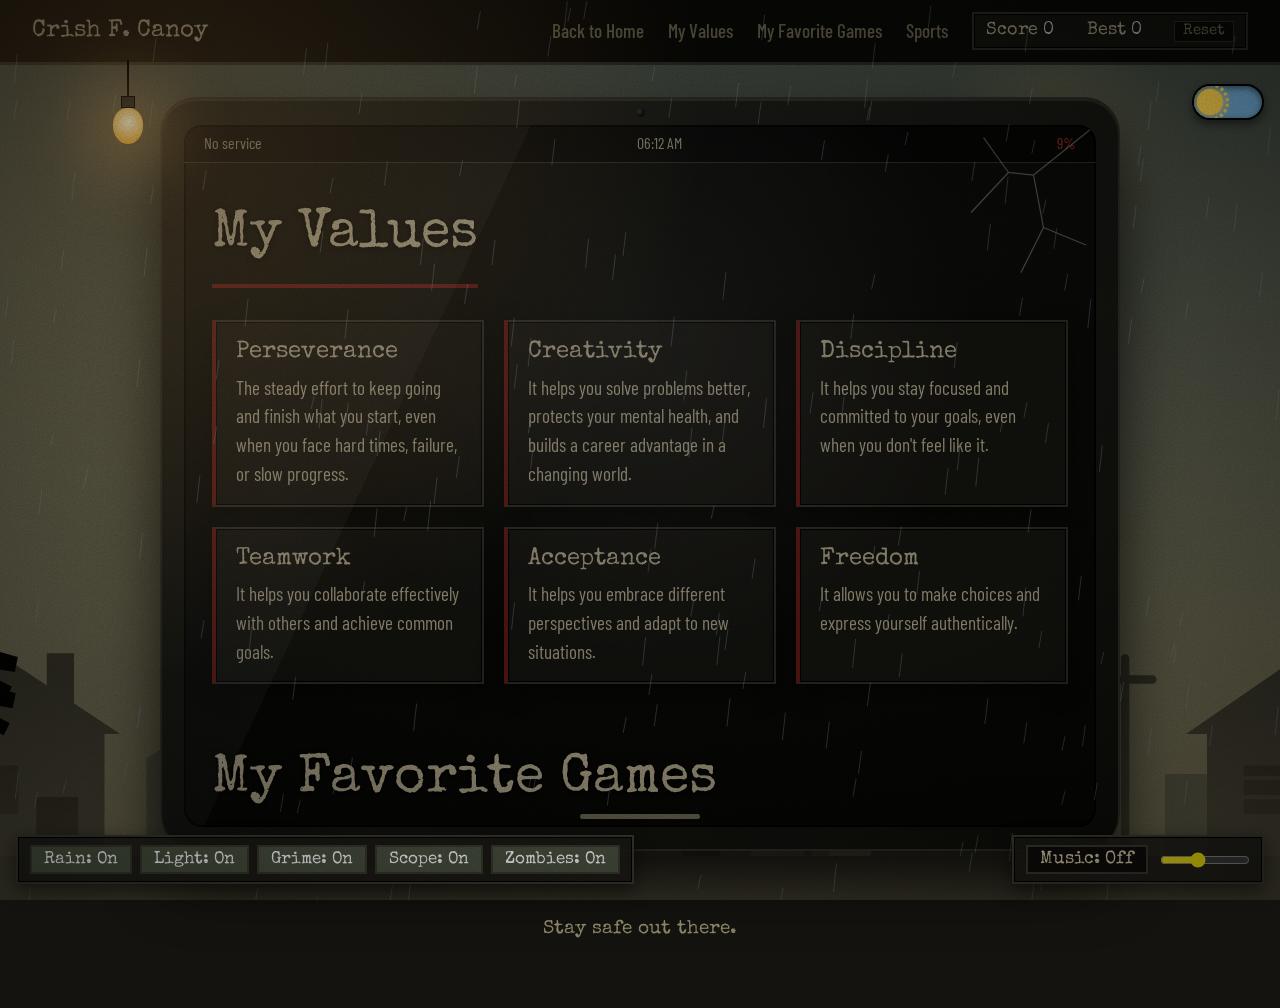
==== commit 380a383d: "Zombies" ====
--- a/about.html
+++ b/about.html
@@ -46,19 +46,27 @@
   <ul class="values">
     <li class="value">
       <h3 class="value-title">Perseverance</h3>
-      <p>Write why this value matters to you and how it shows up in your work.</p>
+      <p>The steady effort to keep going and finish what you start, even when you face hard times, failure, or slow progress.</p>
     </li>
     <li class="value">
       <h3 class="value-title">Creativity</h3>
-      <p>Write why this value matters to you and how it shows up in your work.</p>
+      <p>It helps you solve problems better, protects your mental health, and builds a career advantage in a changing world.</p>
     </li>
     <li class="value">
       <h3 class="value-title">Discipline</h3>
-      <p>Write why this value matters to you and how it shows up in your work.</p>
+      <p>It helps you stay focused and committed to your goals, even when you don't feel like it.</p>
     </li>
     <li class="value">
       <h3 class="value-title">Teamwork</h3>
-      <p>Write why this value matters to you and how it shows up in your work.</p>
+      <p>It helps you collaborate effectively with others and achieve common goals.</p>
+    </li>
+    <li class="value">
+      <h3 class="value-title">Acceptance</h3>
+      <p>It helps you embrace different perspectives and adapt to new situations.</p>
+    </li>
+    <li class="value">
+      <h3 class="value-title">Freedom</h3>
+      <p>It allows you to make choices and express yourself authentically.</p>
     </li>
   </ul>
 </section>
@@ -66,22 +74,26 @@
         <section id="favorite-games" class="section">
           <h2 class="section-title">My Favorite Games</h2>
           <div class="tiles">
-            <button type="button" class="tile game" data-genre="Genre" data-platform="PC"
-                    data-description="Write why this is one of your favorite games.">
-              <img src="assets/placeholder.svg" alt=""><span class="tile-name">Favorite Game 1</span>
-            </button>
-            <button type="button" class="tile game" data-genre="Genre" data-platform="PC"
-                    data-description="Write why this is one of your favorite games.">
-              <img src="assets/placeholder.svg" alt=""><span class="tile-name">Favorite Game 2</span>
-            </button>
-            <button type="button" class="tile game" data-genre="Genre" data-platform="PC"
-                    data-description="Write why this is one of your favorite games.">
-              <img src="assets/placeholder.svg" alt=""><span class="tile-name">Favorite Game 3</span>
-            </button>
-            <button type="button" class="tile game" data-genre="Genre" data-platform="PC"
-                    data-description="Write why this is one of your favorite games.">
-              <img src="assets/placeholder.svg" alt=""><span class="tile-name">Favorite Game 4</span>
-            </button>
+            <button type="button" class="tile game" data-genre="Indie, Survival horror, Simulation, Role-playing (RPG), Open-ended Sandbox" data-platform="PC"
+        data-shots="assets/pz1.jpg, assets/pz2.jpg, assets/pz3.jpg"
+        data-description="I love this game because it's challenging and immersive, offering a unique survival experience.">
+  <img src="assets/pzlogo.png" alt=""><span class="tile-name">Project Zomboid</span>
+</button>
+<button type="button" class="tile game" data-genre="Indie, Sandbox, Creative" data-platform="PC, Console, Mobile"
+        data-shots="assets/mc1.jpg, assets/mc2.jpg, assets/mc3.jpg"
+        data-description="I love this game because it allows me to build and explore endless possibilities.">
+  <img src="assets/mclogo.png" alt=""><span class="tile-name">Minecraft</span>
+</button>
+<button type="button" class="tile game" data-genre="Indie, Rhythm, Music" data-platform="Mobile"
+        data-shots="assets/sl1.jpg, assets/sl2.jpg, assets/sl3.jpg"
+        data-description="I love this game because it's a unique blend of rhythm and music, offering a creative and engaging experience.">
+  <img src="assets/Sonoluslogo.png" alt=""><span class="tile-name">Sonolus</span>
+</button>
+<button type="button" class="tile game" data-genre="Strategy, Multiplayer Online Battle Arena (MOBA)" data-platform="Mobile"
+        data-shots="assets/ml1.jpg, assets/ml2.jpg, assets/ml3.jpg"
+        data-description="I love this game because it's a fast-paced team-based strategy game that requires coordination and skill.">
+  <img src="assets/mllogo.webp" alt=""><span class="tile-name">Mobile Legends</span>
+</button>
           </div>
         </section>
 
@@ -137,6 +149,7 @@
   <!-- Game preview (slides in from the right) -->
   <dialog class="drawer" id="gameDrawer" aria-labelledby="gdName">
     <button class="drawer-close" id="gdClose" aria-label="Close preview">&times;</button>
+    <div class="drawer-shots" id="gdShots" role="group" aria-label="Gameplay screenshots"></div>
     <div class="drawer-body">
       <img id="gdImage" src="" alt="">
       <h3 id="gdName"></h3>
--- a/style.css
+++ b/style.css
@@ -539,6 +539,74 @@
 .file-info dt { width: 6rem; color: var(--dim); }
 .file-info dd { font-weight: 600; }
 .drawer-body p { margin-top: 1.25rem; white-space: pre-line; }
+
+/* Drawer: gameplay shots (left column) */
+.drawer.has-shots { width: min(940px, 100vw); }
+.drawer.has-shots[open] { display: grid; grid-template-columns: minmax(0, 1fr) 460px; }
+
+.drawer-shots {
+  display: flex; flex-direction: column; justify-content: center; gap: 1.5rem;
+  padding: 3.5rem 1.5rem 2rem;
+  background: radial-gradient(ellipse at 50% 40%, rgba(255, 255, 255, 0.05), transparent 70%), #12110d;
+  border-right: 3px solid var(--edge);
+  overflow: hidden;
+}
+.drawer-shots:empty { display: none; }
+
+/* Each print floats up and down at its own pace */
+.shot { position: relative; width: min(310px, 85%); animation: shot-float 5.2s ease-in-out infinite; }
+.shot:nth-child(1) { align-self: flex-start; --tilt: -4deg; }
+.shot:nth-child(2) { align-self: flex-end;   --tilt: 3deg;  animation-duration: 6.1s; animation-delay: -1.8s; }
+.shot:nth-child(3) { align-self: flex-start; --tilt: -2deg; animation-duration: 5.6s; animation-delay: -3.2s; margin-left: 2rem; }
+.shot:hover { animation-play-state: paused; z-index: 2; }
+@keyframes shot-float {
+  0%, 100% { translate: 0 0; }
+  50%      { translate: 0 -12px; }
+}
+
+/* The paper print */
+.shot-paper {
+  --rx: 0deg; --ry: 0deg; --gx: 50%; --gy: 50%;
+  position: relative;
+  padding: 10px 10px 34px;                 /* thicker bottom, like a printed photo */
+  background:
+    url("data:image/svg+xml;utf8,<svg xmlns='http://www.w3.org/2000/svg' width='160' height='160'><filter id='n'><feTurbulence type='fractalNoise' baseFrequency='0.9' numOctaves='2' stitchTiles='stitch'/><feColorMatrix values='0 0 0 0 0.35 0 0 0 0 0.3 0 0 0 0 0.2 0 0 0 0.35 0'/></filter><rect width='100%' height='100%' filter='url(%23n)'/></svg>"),
+    linear-gradient(135deg, #efe6c9, #d9ceab);
+  box-shadow: inset 0 1px 0 rgba(255, 255, 255, 0.45), 0 14px 22px rgba(0, 0, 0, 0.6), 0 2px 4px rgba(0, 0, 0, 0.5);
+  rotate: var(--tilt, 0deg);
+  transform: perspective(700px) rotateX(var(--rx)) rotateY(var(--ry));
+  transition: transform 0.18s ease-out, scale 0.25s ease, box-shadow 0.25s;
+}
+.shot-paper:hover { scale: 1.06; box-shadow: inset 0 1px 0 rgba(255, 255, 255, 0.45), 0 22px 34px rgba(0, 0, 0, 0.7), 0 2px 4px rgba(0, 0, 0, 0.5); }
+
+.shot-paper img {
+  display: block; width: 100%; aspect-ratio: 16 / 10; object-fit: cover;
+  border: 1px solid rgba(0, 0, 0, 0.4);
+  filter: sepia(0.15) contrast(1.05);      /* slightly faded print */
+}
+
+/* Piece of tape on top */
+.shot-paper::before {
+  content: ""; position: absolute; top: -12px; left: 50%; width: 84px; height: 24px;
+  translate: -50% 0; rotate: -3deg;
+  background: rgba(232, 222, 172, 0.6);
+  box-shadow: 0 1px 3px rgba(0, 0, 0, 0.35);
+}
+
+/* Light sheen that follows the mouse */
+.shot-paper::after {
+  content: ""; position: absolute; inset: 10px 10px 34px; pointer-events: none;
+  background: radial-gradient(circle at var(--gx) var(--gy), rgba(255, 255, 255, 0.28), transparent 60%);
+  opacity: 0; transition: opacity 0.25s;
+}
+.shot-paper:hover::after { opacity: 1; }
+
+/* Narrow screens: keep the normal drawer width, show prints under the details */
+@media (max-width: 960px) {
+  .drawer.has-shots { width: min(460px, 100vw); }
+  .drawer.has-shots[open] { grid-template-columns: 1fr; }
+  .drawer-shots { order: 2; border-right: 0; border-top: 3px solid var(--edge); padding: 2rem 1.5rem; }
+}
 
 /* Page transition */
 body > * { animation: warp-in 0.8s ease-out backwards; }
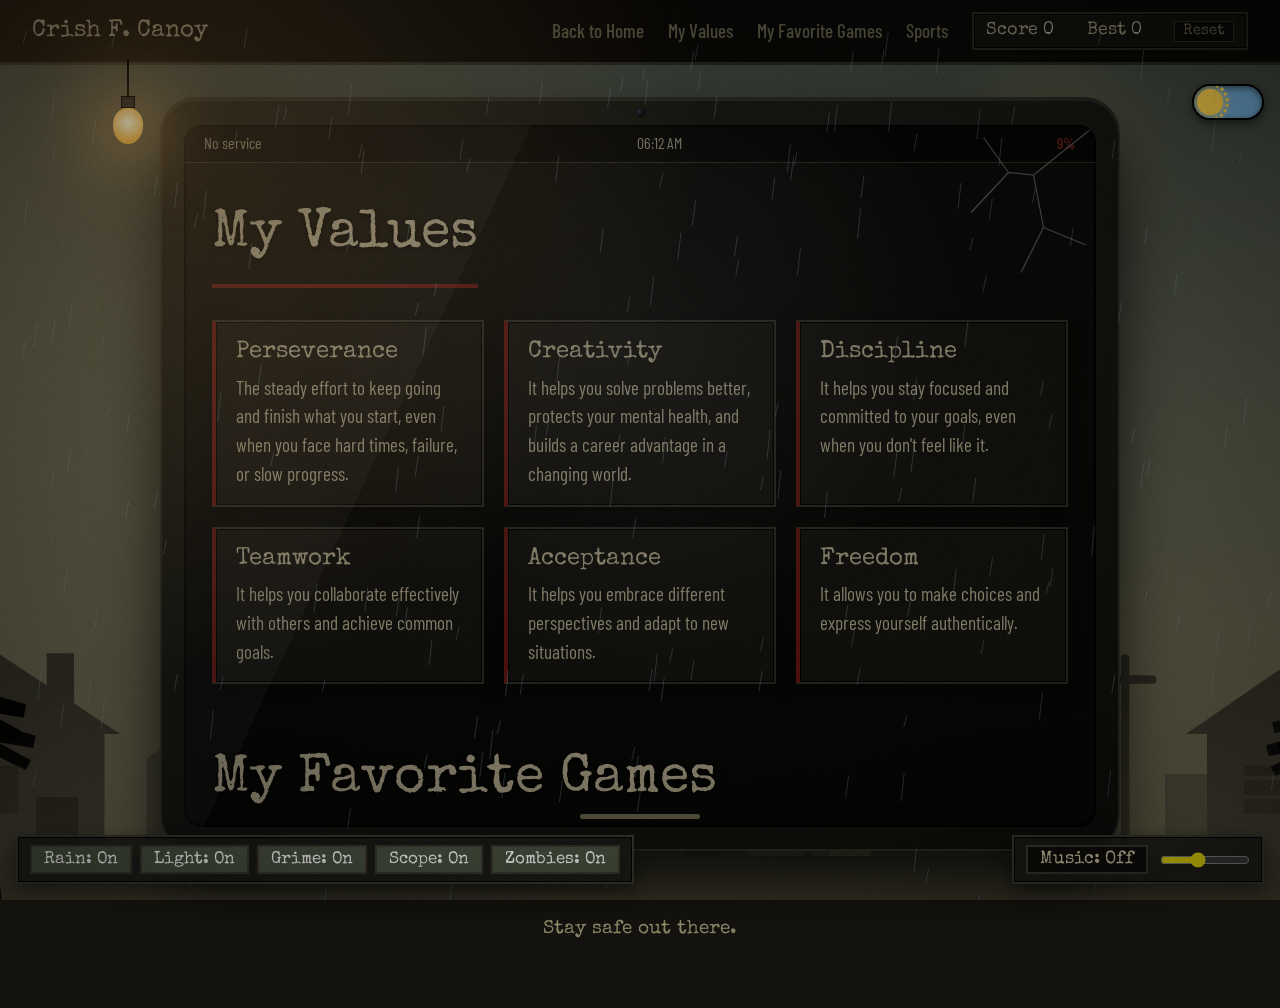
==== commit 242bc7fb: "Zombies" ====
--- a/about.html
+++ b/about.html
@@ -101,10 +101,10 @@
         <section id="sports" class="section">
           <h2 class="section-title">Sports</h2>
           <div class="tiles">
-            <figure class="tile"><img src="assets/placeholder.svg" alt="Arnis"><figcaption class="tile-name">Arnis</figcaption></figure>
-            <figure class="tile"><img src="assets/placeholder.svg" alt="Badminton"><figcaption class="tile-name">Badminton</figcaption></figure>
-            <figure class="tile"><img src="assets/placeholder.svg" alt="Sport 3"><figcaption class="tile-name">Sport 3</figcaption></figure>
-            <figure class="tile"><img src="assets/placeholder.svg" alt="Sport 4"><figcaption class="tile-name">Sport 4</figcaption></figure>
+            <figure class="tile"><img src="assets/arnis.jpg" alt="Arnis"><figcaption class="tile-name">Arnis</figcaption></figure>
+            <figure class="tile"><img src="assets/badminton.webp" alt="Badminton"><figcaption class="tile-name">Badminton</figcaption></figure>
+            <figure class="tile"><img src="assets/basketball.jpg" alt="Basketball"><figcaption class="tile-name">Basketball</figcaption></figure>
+            <figure class="tile"><img src="assets/volleyball.jpg" alt="Volleyball"><figcaption class="tile-name">Volleyball</figcaption></figure>
           </div>
           <a class="btn" href="index.html" data-transition="back">Back to Home</a>
         </section>
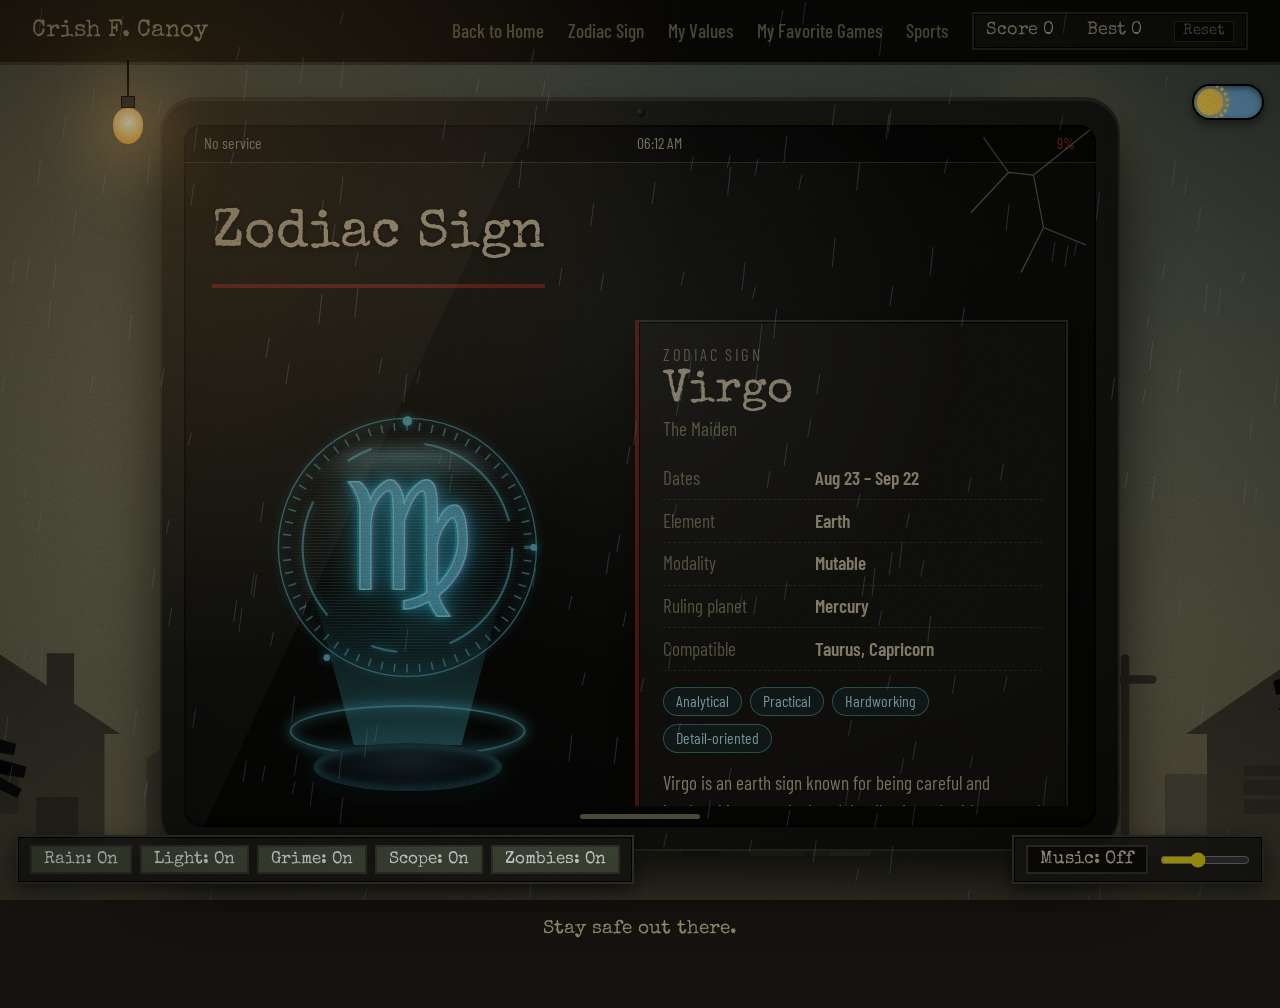
==== commit bd6b1045: "Zombies" ====
--- a/about.html
+++ b/about.html
@@ -17,6 +17,7 @@
     <a class="brand" href="index.html" data-transition="back">Crish F. Canoy</a>
     <nav aria-label="Main">
       <a href="index.html" data-transition="back">Back to Home</a>
+      <a href="#zodiac">Zodiac Sign</a>
       <a href="#values">My Values</a>
       <a href="#favorite-games">My Favorite Games</a>
       <a href="#sports">Sports</a>
@@ -39,6 +40,64 @@
       </div>
 
       <div class="tablet-content">
+
+<!-- ZODIAC SIGN -->
+<section id="zodiac" class="section">
+  <h2 class="section-title">Zodiac Sign</h2>
+  <div class="zodiac">
+
+    <!-- Hologram (left) -->
+    <div class="holo" role="img" aria-label="Hologram of the Virgo zodiac symbol">
+      <div class="holo-stage">
+        <svg class="holo-ring ring-outer" viewBox="0 0 200 200" aria-hidden="true">
+          <circle cx="100" cy="100" r="96" class="solid"/>
+          <circle cx="100" cy="100" r="90" class="ticks"/>
+          <circle cx="100" cy="6" r="3.5" class="node"/>
+          <circle cx="194" cy="100" r="2.5" class="node"/>
+          <circle cx="40" cy="182" r="2.5" class="node"/>
+        </svg>
+        <svg class="holo-ring ring-inner" viewBox="0 0 200 200" aria-hidden="true">
+          <circle cx="100" cy="100" r="78" class="arcs"/>
+        </svg>
+        <svg class="holo-glyph" viewBox="109 0 1617 1865" aria-hidden="true">
+          <g transform="translate(0 1496) scale(1 -1)"><path d="M680 1496Q743 1496 802 1397Q862 1298 862 1170Q902 1289 1001 1392Q1100 1496 1175 1496Q1237 1496 1278 1412Q1319 1329 1319 1110V908Q1367 1033 1432 1092Q1498 1152 1566 1152Q1626 1152 1676 1036Q1726 920 1726 647Q1726 239 1345 -82Q1346 -176 1492 -369H1324Q1278 -328 1204 -167Q1037 -268 862 -275V-159Q1053 -131 1177 -44L1168 173V1028Q1168 1046 1168 1063Q1168 1344 1122 1345Q1064 1344 998 1236Q931 1127 868 927V0H717V922Q717 1243 702 1296Q686 1349 651 1349Q651 1349 650 1349Q650 1349 649 1349Q608 1349 518 1236Q429 1123 410 908V0H261V1089Q261 1279 109 1470H251Q369 1391 405 1215Q428 1308 520 1402Q611 1496 680 1496ZM1319 618V58Q1577 308 1601 646Q1601 839 1578 908Q1556 978 1528 978Q1528 978 1524 978Q1494 978 1422 875Q1351 772 1319 618Z"/></g>
+        </svg>
+        <div class="holo-scan" aria-hidden="true"></div>
+      </div>
+      <div class="holo-beam" aria-hidden="true"></div>
+      <div class="holo-halo" aria-hidden="true"></div>
+      <div class="holo-base" aria-hidden="true"></div>
+      <span class="holo-dot" style="--x: 38%; --d: 0s"></span>
+      <span class="holo-dot" style="--x: 46%; --d: 1.1s"></span>
+      <span class="holo-dot" style="--x: 53%; --d: 2.2s"></span>
+      <span class="holo-dot" style="--x: 60%; --d: 0.6s"></span>
+      <span class="holo-dot" style="--x: 42%; --d: 1.8s"></span>
+      <span class="holo-dot" style="--x: 57%; --d: 2.8s"></span>
+    </div>
+
+    <!-- Details (right) -->
+    <div class="zodiac-info">
+      <p class="zodiac-kicker">Zodiac sign</p>
+      <h3 class="zodiac-name">Virgo</h3>
+      <p class="zodiac-sub">The Maiden</p>
+      <dl class="zodiac-facts">
+        <div><dt>Dates</dt><dd>Aug 23 &ndash; Sep 22</dd></div>
+        <div><dt>Element</dt><dd>Earth</dd></div>
+        <div><dt>Modality</dt><dd>Mutable</dd></div>
+        <div><dt>Ruling planet</dt><dd>Mercury</dd></div>
+        <div><dt>Compatible</dt><dd>Taurus, Capricorn</dd></div>
+      </dl>
+      <ul class="zodiac-traits">
+        <li>Analytical</li>
+        <li>Practical</li>
+        <li>Hardworking</li>
+        <li>Detail-oriented</li>
+      </ul>
+      <p class="zodiac-desc">Virgo is an earth sign known for being careful and hardworking, practical, and detail-oriented, with a natural drive for perfection and a strong desire to be helpful to others.</p>
+    </div>
+
+  </div>
+</section>
 
       <!-- MY VALUES -->
 <section id="values" class="section">
@@ -140,16 +199,21 @@
     <button type="button" data-effect="zombies" aria-pressed="true">Zombies: On</button>
   </div>
 
-  <audio id="bgMusic" src="assets/Main Theme.mp3" loop preload="none"></audio>
+  <audio id="bgMusic" src="assets/MainTheme.mp3" loop preload="none"></audio>
   <div class="music-player">
     <button id="musicToggle" type="button" aria-pressed="false">Music: Off</button>
     <input type="range" id="musicVolume" min="0" max="100" value="40" aria-label="Music volume">
   </div>
 
-  <!-- Game preview (slides in from the right) -->
-  <dialog class="drawer" id="gameDrawer" aria-labelledby="gdName">
-    <button class="drawer-close" id="gdClose" aria-label="Close preview">&times;</button>
-    <div class="drawer-shots" id="gdShots" role="group" aria-label="Gameplay screenshots"></div>
+  <!-- Game preview: pictures float on the left, info panel on the right -->
+<dialog class="drawer" id="gameDrawer" aria-labelledby="gdName">
+  <button class="drawer-close" id="gdClose" aria-label="Close preview">&times;</button>
+
+  <!-- the 3 gameplay pictures float here, in the free space on the left -->
+  <div class="gallery" id="gdGallery" role="group" aria-label="Gameplay screenshots"></div>
+
+  <!-- game info on the right -->
+  <div class="drawer-panel">
     <div class="drawer-body">
       <img id="gdImage" src="" alt="">
       <h3 id="gdName"></h3>
@@ -159,7 +223,8 @@
       </dl>
       <p id="gdDesc"></p>
     </div>
-  </dialog>
+  </div>
+</dialog>
 
   <script src="script.js"></script>
   <script src="about.js"></script>
--- a/style.css
+++ b/style.css
@@ -146,10 +146,16 @@
   display: flex; justify-content: space-between; align-items: center; gap: 1rem;
   padding: 1rem 1.25rem; cursor: pointer;
   border-bottom: 1px solid var(--edge);
-  transition: background 0.15s, color 0.15s;
-}
+  position: relative;
+  transition: background 0.15s, color 0.15s, scale 0.2s ease, box-shadow 0.2s ease;
+}
+
 .skill-list li:last-child { border-bottom: 0; }
-.skill-list li:hover, .skill-list li.active, .skill-list li:focus-visible { background: var(--moss); color: #fff; }
+.skill-list li:hover, .skill-list li.active, .skill-list li:focus-visible {
+  background: var(--moss); color: #fff;
+  scale: 1.06; z-index: 2;                 /* the little zoom-in */
+  box-shadow: 0 8px 18px rgba(0, 0, 0, 0.6);
+}
 .skill-name { font-size: 1.5rem; font-weight: 600; }
 .pips { display: flex; gap: 3px; }
 .pips i { width: 9px; height: 16px; background: #0a0a08; border: 1px solid var(--edge); }
@@ -177,8 +183,39 @@
 
 /* Projects */
 .grid { display: grid; grid-template-columns: repeat(auto-fill, minmax(240px, 1fr)); gap: 1.5rem; }
-.card { padding: 8px; transition: transform 0.2s, border-color 0.2s; }
-.card:hover { transform: translateY(-4px); border-color: var(--rust); }
+.card {
+  position: relative; padding: 8px;
+  transition: scale 0.3s ease, opacity 0.3s ease, border-color 0.2s, box-shadow 0.3s;
+}
+.card img { transition: filter 0.3s; }
+
+/* Eye icon + "View Project" over the picture */
+.card::after {
+  content: "View Project";
+  position: absolute; top: 8px; left: 8px; right: 8px; aspect-ratio: 4 / 3;
+  display: flex; align-items: center; justify-content: center;
+  padding-top: 3.4rem;
+  font-family: "Special Elite", serif; font-size: 1.25rem; letter-spacing: 0.06em; color: var(--paper);
+  background:
+    url("data:image/svg+xml;utf8,<svg xmlns='http://www.w3.org/2000/svg' viewBox='0 0 24 24' fill='none' stroke='%23e8dfc4' stroke-width='1.6' stroke-linecap='round' stroke-linejoin='round'><path d='M1.5 12S5.5 4.5 12 4.5 22.5 12 22.5 12 18.5 19.5 12 19.5 1.5 12 1.5 12Z'/><circle cx='12' cy='12' r='3.2'/></svg>") no-repeat center calc(50% - 1.2rem) / 3rem 3rem,
+    rgba(10, 10, 8, 0.6);
+  opacity: 0; pointer-events: none; transition: opacity 0.25s;
+}
+
+@media (hover: hover) {
+  /* hovered project zooms in */
+  .card:hover, .card:focus-visible {
+    scale: 1.08; z-index: 3; border-color: var(--rust);
+    box-shadow: inset 0 0 0 1px #000, 0 18px 34px rgba(0, 0, 0, 0.7);
+  }
+  .card:hover::after, .card:focus-visible::after { opacity: 1; }
+  .card:hover img, .card:focus-visible img { filter: none; }
+
+  /* every other project zooms out */
+  #projects:has(.card:hover, .card:focus-visible) .card:not(:hover):not(:focus-visible) {
+    scale: 0.92; opacity: 0.55;
+  }
+}
 .card img { width: 100%; aspect-ratio: 4 / 3; object-fit: cover; display: block; filter: sepia(0.3) brightness(0.9); }
 .card figcaption { padding: 0.75rem 0.25rem 0.25rem; font-family: "Special Elite", serif; font-size: 1.25rem; }
 
@@ -228,23 +265,6 @@
 .footer { text-align: center; padding: 3rem 1rem 4rem; color: var(--dim); font-family: "Special Elite", serif; }
 
 /* Project preview */
-.card { cursor: pointer; }
-
-.lightbox {
-  margin: auto;
-  width: min(1000px, 92vw);
-  max-height: 90vh;
-  padding: 0;
-  overflow: auto;
-  color: var(--paper);
-  background: #181711;
-  border: 3px solid var(--edge);
-  box-shadow: inset 0 0 0 1px #000, 0 20px 60px rgba(0, 0, 0, 0.8);
-}
-.lightbox::backdrop { background: rgba(5, 5, 3, 0.85); }
-.lightbox[open] { animation: lb-in 0.2s ease-out; }
-@keyframes lb-in { from { opacity: 0; transform: scale(0.97); } to { opacity: 1; transform: none; } }
-
 .lb-close {
   position: absolute; top: 0.5rem; right: 0.75rem; z-index: 2;
   width: 2.4rem; height: 2.4rem;
@@ -253,15 +273,213 @@
   border: 2px solid var(--edge); cursor: pointer;
 }
 .lb-close:hover, .lb-close:focus-visible { background: var(--blood); border-color: var(--rust); }
-
-.lb-body { display: grid; grid-template-columns: 1.3fr 1fr; }
-.lb-body img { width: 100%; height: 100%; max-height: 90vh; object-fit: contain; background: #0a0a08; display: block; }
-.lb-text { padding: 2.5rem 2rem 2rem; border-left: 3px solid var(--edge); }
-.lb-type { color: var(--dim); font-size: 1.1rem; margin-bottom: 0.25rem; }
-.lb-text h3 { font-family: "Special Elite", serif; font-weight: 400; font-size: 2rem; line-height: 1.2; margin-bottom: 1rem; padding-bottom: 0.5rem; border-bottom: 3px solid var(--blood); }
-.lb-text p:last-child { white-space: pre-line; }
-
 body.no-scroll { overflow: hidden; }
+
+/* Project preview: item-inspect screen */
+.lightbox {
+  --paper-noise: url("data:image/svg+xml;utf8,<svg xmlns='http://www.w3.org/2000/svg' width='160' height='160'><filter id='n'><feTurbulence type='fractalNoise' baseFrequency='0.9' numOctaves='2' stitchTiles='stitch'/><feColorMatrix values='0 0 0 0 0.35 0 0 0 0 0.3 0 0 0 0 0.2 0 0 0 0.35 0'/></filter><rect width='100%' height='100%' filter='url(%23n)'/></svg>");
+  width: 100vw; height: 100vh; height: 100dvh;
+  max-width: none; max-height: none; margin: 0; padding: 0; border: 0;
+  overflow: hidden; color: var(--paper);
+  background:
+    radial-gradient(ellipse 55% 50% at 50% 38%, rgba(150, 135, 80, 0.22), transparent 70%),
+    radial-gradient(ellipse at center, #1a1914 0%, #070705 100%);
+}
+.lightbox[open] { display: flex; flex-direction: column; animation: inspect-fade 0.3s ease-out; }
+.lightbox::backdrop { background: #000; }
+.lightbox::after {
+  content: ""; position: absolute; inset: 0; pointer-events: none;
+  background: radial-gradient(ellipse at center, transparent 60%, rgba(0, 0, 0, 0.55) 100%);
+}
+@keyframes inspect-fade { from { opacity: 0; } }
+@keyframes inspect-rise { from { translate: 0 60px; scale: 0.8; } }
+
+.inspect-stage { position: relative; flex: 1 1 auto; min-height: 0; display: flex; align-items: center; justify-content: center; padding: 4rem 1.5rem 0; }
+.lightbox[open] .inspect-stage { animation: inspect-rise 0.55s cubic-bezier(0.2, 0.8, 0.2, 1); }
+.inspect-rig { display: flex; flex-direction: column; align-items: center; gap: 2.2rem; perspective: 1100px; }
+
+/* Floating (art and games) */
+.inspect-float { transform-style: preserve-3d; animation: inspect-float 5s ease-in-out infinite; }
+@keyframes inspect-float {
+  0%, 100% { translate: 0 -8px;  rotate: 0 1 0 -7deg; }
+  50%      { translate: 0 12px;  rotate: 0 1 0  7deg; }
+}
+.inspect-shadow {
+  width: min(420px, 60vw); height: 26px;
+  background: radial-gradient(ellipse at center, rgba(0, 0, 0, 0.7), transparent 70%);
+  animation: inspect-shadow 5s ease-in-out infinite;
+}
+@keyframes inspect-shadow {
+  0%, 100% { scale: 0.85; opacity: 0.55; }
+  50%      { scale: 1;    opacity: 0.9; }
+}
+
+/* The item (drag to rotate) */
+.inspect-item {
+  --rx: 0deg; --ry: 0deg;
+  position: relative; transform-style: preserve-3d;
+  transform: rotateX(var(--rx)) rotateY(var(--ry));
+  transition: transform 0.35s cubic-bezier(0.2, 0.8, 0.2, 1);
+  cursor: grab; touch-action: none; user-select: none; -webkit-user-select: none;
+}
+.inspect-item.dragging { transition: none; cursor: grabbing; }
+.item-face { -webkit-backface-visibility: hidden; backface-visibility: hidden; }
+.item-front { position: relative; }
+.item-back {
+  position: absolute; inset: 0; transform: rotateY(180deg);
+  display: grid; place-items: center; padding: 1.5rem; text-align: center;
+  font-family: "Special Elite", serif; font-size: 1.6rem;
+}
+
+/* ===== ART: a sheet of paper ===== */
+.lightbox[data-kind="art"] .item-front {
+  padding: 18px; border-radius: 2px;
+  background: var(--paper-noise), linear-gradient(135deg, #f3ebd0, #dccfa9);
+  box-shadow: inset 0 0 0 1px rgba(90, 70, 30, 0.25), 0 0 40px rgba(180, 160, 90, 0.15), 0 18px 40px rgba(0, 0, 0, 0.7);
+}
+.lightbox[data-kind="art"] .item-front img {
+  display: block; width: auto; height: auto;
+  min-width: min(380px, 70vw); max-width: min(620px, 84vw); max-height: 44vh;
+  object-fit: contain; pointer-events: none;
+  border: 1px solid rgba(60, 45, 20, 0.35);
+  filter: sepia(0.12) contrast(1.04);
+}
+.lightbox[data-kind="art"] .item-front::before {          /* tape */
+  content: ""; position: absolute; top: -12px; left: 50%; z-index: 2;
+  width: 96px; height: 26px; translate: -50% 0; rotate: -2deg;
+  background: rgba(232, 222, 172, 0.65); box-shadow: 0 1px 3px rgba(0, 0, 0, 0.35);
+}
+.lightbox[data-kind="art"] .item-front::after {           /* fold lines + soft light across the paper */
+  content: ""; position: absolute; inset: 0; pointer-events: none; border-radius: inherit;
+  background:
+    linear-gradient(90deg, transparent 49.7%, rgba(0, 0, 0, 0.12) 50%, rgba(255, 255, 255, 0.2) 50.3%, transparent 50.6%),
+    linear-gradient(0deg,  transparent 49.7%, rgba(0, 0, 0, 0.10) 50%, rgba(255, 255, 255, 0.18) 50.3%, transparent 50.6%),
+    linear-gradient(120deg, rgba(255, 255, 255, 0.18), transparent 35%, transparent 70%, rgba(0, 0, 0, 0.12));
+}
+.lightbox[data-kind="art"] .item-back {
+  background: var(--paper-noise), #e6dbbb; color: #4a4330;
+  border: 1px solid rgba(90, 70, 30, 0.3); border-radius: 2px;
+}
+
+/* ===== GAMES: landscape phone ===== */
+.phone {
+  --sw: min(700px, 80vw, calc(40vh * 19.5 / 9));
+  position: relative; padding: 14px 16px 14px 44px; border-radius: 38px;
+  background: linear-gradient(145deg, #2b2b2b, #0d0d0d 60%, #1c1c1c);
+  box-shadow: inset 0 0 0 2px #3d3d3d, inset 0 0 0 5px #0a0a0a, 0 0 40px rgba(180, 160, 90, 0.15), 0 22px 44px rgba(0, 0, 0, 0.75);
+}
+.phone::before {                                           /* speaker slit on the left */
+  content: ""; position: absolute; left: 16px; top: 50%; translate: 0 -50%;
+  width: 8px; height: 58px; border-radius: 6px; background: #050505; box-shadow: inset 0 0 0 1px #222;
+}
+.phone::after {                                            /* camera */
+  content: ""; position: absolute; left: 15px; top: calc(50% - 50px);
+  width: 11px; height: 11px; border-radius: 50%;
+  background: radial-gradient(circle at 35% 35%, #3a4a6a, #05070c 70%);
+}
+.phone-side { position: absolute; top: -4px; height: 5px; border-radius: 3px 3px 0 0; background: #222; }
+.phone-side-a { right: 110px; width: 56px; }
+.phone-side-b { right: 60px;  width: 36px; }
+
+.phone-screen { position: relative; width: var(--sw); aspect-ratio: 19.5 / 9; overflow: hidden; border-radius: 18px; background: #000; box-shadow: 0 0 0 2px #000; }
+.phone-screen .slide {
+  position: absolute; inset: 0; width: 100%; height: 100%;
+  object-fit: cover;                                       /* change to "contain" to show the whole picture */
+  opacity: 0; transition: opacity 0.35s ease; pointer-events: none;
+}
+.phone-screen .slide.active { opacity: 1; }
+
+.phone-nav {
+  position: absolute; top: 50%; translate: 0 -50%; z-index: 2;
+  width: 44px; height: 44px; display: grid; place-items: center;
+  color: var(--paper); background: rgba(10, 10, 8, 0.55);
+  border: 2px solid rgba(232, 223, 196, 0.35); border-radius: 50%; cursor: pointer;
+  transition: background 0.15s, border-color 0.15s, scale 0.15s;
+}
+.phone-nav.prev { left: 12px; }
+.phone-nav.next { right: 12px; }
+.phone-nav:hover, .phone-nav:focus-visible { background: var(--blood); border-color: var(--rust); scale: 1.1; }
+.phone-dots { position: absolute; left: 0; right: 0; bottom: 10px; z-index: 2; display: flex; justify-content: center; gap: 6px; pointer-events: none; }
+.phone-dots i { width: 8px; height: 8px; border-radius: 50%; background: rgba(232, 223, 196, 0.35); }
+.phone-dots i.on { background: var(--paper); }
+.phone.single .phone-nav, .phone.single .phone-dots { display: none; }
+
+.lightbox[data-kind="game"] .item-back {
+  border-radius: 38px; color: #6d6a58;
+  background: linear-gradient(145deg, #222, #0c0c0c); box-shadow: inset 0 0 0 2px #333;
+}
+
+/* ===== FILMS: TV (does not float) ===== */
+.lightbox[data-kind="film"] .inspect-float { animation: none; rotate: none; translate: none; transform-style: flat; }
+.lightbox[data-kind="film"] .inspect-item { transform: none; transform-style: flat; cursor: default; touch-action: auto; user-select: auto; -webkit-user-select: auto; }
+.lightbox[data-kind="film"] .item-back { display: none; }
+.lightbox[data-kind="film"] .inspect-rig { gap: 0; }
+.lightbox[data-kind="film"] .inspect-shadow { animation: none; scale: 1; opacity: 0.9; margin-top: -12px; }
+
+.tv { --tw: min(640px, 66vw, calc(38vh * 16 / 9)); display: flex; flex-direction: column; align-items: center; }
+.tv-ant { position: relative; width: 160px; height: 70px; }
+.tv-ant::before, .tv-ant::after {
+  content: ""; position: absolute; bottom: 0; left: 50%; width: 3px; height: 74px; border-radius: 2px;
+  background: linear-gradient(#c9c9c9, #666); transform-origin: bottom center;
+}
+.tv-ant::before { rotate: -28deg; }
+.tv-ant::after  { rotate: 24deg; }
+.tv-body {
+  display: flex; gap: 14px; padding: 22px; border-radius: 28px;
+  background: linear-gradient(160deg, #4b3b2a, #2a2016 70%);
+  box-shadow: inset 0 0 0 2px #6a5640, inset 0 0 0 5px #1a130c, 0 22px 44px rgba(0, 0, 0, 0.75);
+}
+.tv-screen {
+  position: relative; width: var(--tw); aspect-ratio: 16 / 9; overflow: hidden;
+  border-radius: 22px / 18px; background: #000;
+  box-shadow: inset 0 0 28px rgba(0, 0, 0, 0.9), 0 0 0 4px #0e0b07, 0 0 0 7px #5a4a38;
+}
+.tv-screen video, .tv-screen iframe, .tv-screen img {
+  position: absolute; inset: 0; width: 100%; height: 100%; border: 0; object-fit: cover;
+}
+.tv-glass {                                                /* glass reflection + faint scanlines (clicks pass through) */
+  position: absolute; inset: 0; z-index: 2; pointer-events: none; border-radius: inherit;
+  background:
+    radial-gradient(ellipse at 30% 20%, rgba(255, 255, 255, 0.12), transparent 45%),
+    repeating-linear-gradient(0deg, rgba(0, 0, 0, 0.08) 0 1px, transparent 1px 3px);
+  box-shadow: inset 0 0 60px rgba(0, 0, 0, 0.55);
+}
+.tv-panel { width: 92px; display: flex; flex-direction: column; align-items: center; gap: 14px; padding: 10px 0; }
+.tv-knob {
+  position: relative; width: 44px; height: 44px; border-radius: 50%;
+  background: radial-gradient(circle at 35% 30%, #d6d0c0, #6e6858 60%, #2b2822);
+  box-shadow: 0 3px 6px rgba(0, 0, 0, 0.6), inset 0 0 0 2px #1a160f;
+}
+.tv-knob::after { content: ""; position: absolute; left: 50%; top: 5px; width: 3px; height: 12px; translate: -50% 0; border-radius: 2px; background: #1a160f; }
+.tv-knob:nth-child(2) { rotate: 70deg; }
+.tv-speaker {
+  flex: 1; width: 64px; min-height: 60px; border-radius: 8px;
+  background: repeating-linear-gradient(0deg, #0e0b07 0 3px, #3a2e20 3px 7px);
+  box-shadow: inset 0 0 0 2px #1a130c;
+}
+.tv-led { width: 10px; height: 10px; border-radius: 50%; background: #d4372c; box-shadow: 0 0 10px #d4372c; }
+.tv-feet { display: flex; justify-content: space-between; width: calc(100% - 90px); }
+.tv-feet::before, .tv-feet::after { content: ""; width: 54px; height: 14px; border-radius: 0 0 8px 8px; background: linear-gradient(#2a2016, #120d08); }
+
+@media (max-width: 700px) {
+  .tv { --tw: min(640px, 62vw, calc(38vh * 16 / 9)); }
+  .tv-body { padding: 14px; gap: 8px; }
+  .tv-panel { width: 50px; gap: 10px; }
+  .tv-knob { width: 30px; height: 30px; }
+  .tv-knob::after { top: 3px; height: 8px; }
+  .tv-speaker { width: 34px; }
+  .phone { padding: 10px 10px 10px 30px; border-radius: 28px; }
+  .phone::before { left: 10px; height: 40px; }
+  .phone::after { left: 9px; top: calc(50% - 38px); }
+  .phone-nav { width: 36px; height: 36px; }
+}
+
+/* Description under the item */
+.inspect-text { position: relative; z-index: 1; width: min(760px, 100%); margin: 0 auto; padding: 1rem 1.5rem 2rem; text-align: center; max-height: 36vh; overflow-y: auto; }
+.lb-type { color: var(--dim); font-size: 1.1rem; letter-spacing: 0.15em; text-transform: uppercase; }
+.lb-title { display: inline-block; font-family: "Special Elite", serif; font-weight: 400; font-size: 2.2rem; line-height: 1.2; margin: 0.2rem 0 0.9rem; padding: 0 1.5rem 0.4rem; border-bottom: 3px solid var(--blood); }
+.lb-desc { white-space: pre-line; font-size: 1.2rem; line-height: 1.5; }
+.lb-hint { margin-top: 1rem; color: var(--dim); font-size: 1rem; letter-spacing: 0.08em; }
 
 /* Music player */
 .music-player {
@@ -509,25 +727,33 @@
 }
 .tile.game:focus-visible { outline: 2px solid var(--rust); outline-offset: 3px; }
 
-/* Game preview drawer */
+/* Game preview: info panel on the right, pictures floating on the left */
 .drawer {
-  margin: 0 0 0 auto; width: min(460px, 100vw); height: 100vh; max-height: none;
-  padding: 0; overflow: auto;
-  color: var(--paper); background: #181711;
-  border: 0; border-left: 3px solid var(--edge);
-  box-shadow: -10px 0 40px rgba(0, 0, 0, 0.7);
-}
-.drawer[open] { animation: drawer-in 0.35s ease-out; }
-.drawer.closing { animation: drawer-out 0.3s ease-in forwards; }
-.drawer::backdrop { background: rgba(5, 5, 3, 0.55); }
+  --panel-w: min(460px, 100vw);
+  margin: 0; padding: 0; border: 0;
+  width: 100vw; height: 100vh; height: 100dvh; max-width: none; max-height: none;
+  overflow: hidden; color: var(--paper); background: transparent;
+}
+.drawer[open] { display: flex; }
+.drawer::backdrop { background: rgba(5, 5, 3, 0.72); }
 .drawer[open]::backdrop { animation: fade-in 0.35s ease-out; }
 .drawer.closing::backdrop { animation: fade-out 0.3s ease-in forwards; }
 @keyframes drawer-in  { from { transform: translateX(100%); } }
 @keyframes drawer-out { to   { transform: translateX(100%); } }
 @keyframes fade-in    { from { opacity: 0; } }
 @keyframes fade-out   { to   { opacity: 0; } }
+.drawer[open] .drawer-panel { animation: drawer-in 0.35s ease-out; }
+.drawer.closing .drawer-panel { animation: drawer-out 0.3s ease-in forwards; }
+.drawer[open] .gallery { animation: fade-in 0.45s ease-out; }
+.drawer.closing .gallery { animation: fade-out 0.3s ease-in forwards; }
+
+/* Info panel (right) */
+.drawer-panel {
+  flex: 0 0 var(--panel-w); width: var(--panel-w); height: 100%; overflow-y: auto;
+  background: #181711; border-left: 3px solid var(--edge); box-shadow: -10px 0 40px rgba(0, 0, 0, 0.7);
+}
 .drawer-close {
-  position: absolute; top: 0.75rem; right: 0.75rem; z-index: 2;
+  position: absolute; top: 0.75rem; right: 0.75rem; z-index: 5;
   width: 2.4rem; height: 2.4rem; font-size: 1.8rem; line-height: 1;
   color: var(--paper); background: #0e0d0a; border: 2px solid var(--edge); cursor: pointer;
 }
@@ -540,29 +766,29 @@
 .file-info dd { font-weight: 600; }
 .drawer-body p { margin-top: 1.25rem; white-space: pre-line; }
 
-/* Drawer: gameplay shots (left column) */
-.drawer.has-shots { width: min(940px, 100vw); }
-.drawer.has-shots[open] { display: grid; grid-template-columns: minmax(0, 1fr) 460px; }
-
-.drawer-shots {
-  display: flex; flex-direction: column; justify-content: center; gap: 1.5rem;
-  padding: 3.5rem 1.5rem 2rem;
-  background: radial-gradient(ellipse at 50% 40%, rgba(255, 255, 255, 0.05), transparent 70%), #12110d;
-  border-right: 3px solid var(--edge);
-  overflow: hidden;
-}
-.drawer-shots:empty { display: none; }
-
-/* Each print floats up and down at its own pace */
-.shot { position: relative; width: min(310px, 85%); animation: shot-float 5.2s ease-in-out infinite; }
-.shot:nth-child(1) { align-self: flex-start; --tilt: -4deg; }
-.shot:nth-child(2) { align-self: flex-end;   --tilt: 3deg;  animation-duration: 6.1s; animation-delay: -1.8s; }
-.shot:nth-child(3) { align-self: flex-start; --tilt: -2deg; animation-duration: 5.6s; animation-delay: -3.2s; margin-left: 2rem; }
-.shot:hover { animation-play-state: paused; z-index: 2; }
-@keyframes shot-float {
+/* Gallery (left): one big picture, two small ones. Click a small one to swap. */
+.gallery { position: relative; flex: 1 1 auto; min-width: 0; height: 100%; }
+.gshot {
+  position: absolute; left: 50%; top: 50%;
+  width: min(560px, 74%, 78vh);
+  transition: translate 0.55s cubic-bezier(0.2, 0.8, 0.2, 1), scale 0.55s cubic-bezier(0.2, 0.8, 0.2, 1);
+}
+.gshot[data-slot="main"] { translate: -50% -78%; scale: 1;   z-index: 3; --tilt: -1.5deg; }
+.gshot[data-slot="a"]    { translate: -76% 6%;   scale: 0.4; z-index: 2; --tilt: -5deg; cursor: pointer; }
+.gshot[data-slot="b"]    { translate: -24% 6%;   scale: 0.4; z-index: 2; --tilt: 4deg;  cursor: pointer; }
+.gallery.count-2 .gshot[data-slot="a"] { translate: -50% 6%; }   /* only one small picture: centre it */
+.gshot:focus-visible { outline: 2px solid var(--rust); outline-offset: 8px; }
+
+/* Each picture floats up and down at its own pace */
+.gshot-float { animation: gfloat 5.2s ease-in-out infinite; }
+.gshot:nth-child(2) .gshot-float { animation-duration: 6.1s; animation-delay: -1.8s; }
+.gshot:nth-child(3) .gshot-float { animation-duration: 5.6s; animation-delay: -3.2s; }
+.gshot:hover .gshot-float { animation-play-state: paused; }
+@keyframes gfloat {
   0%, 100% { translate: 0 0; }
   50%      { translate: 0 -12px; }
 }
+.gallery-hint { position: absolute; left: 0; right: 0; top: 1rem; text-align: center; color: var(--dim); font-size: 1rem; letter-spacing: 0.06em; pointer-events: none; }
 
 /* The paper print */
 .shot-paper {
@@ -575,37 +801,34 @@
   box-shadow: inset 0 1px 0 rgba(255, 255, 255, 0.45), 0 14px 22px rgba(0, 0, 0, 0.6), 0 2px 4px rgba(0, 0, 0, 0.5);
   rotate: var(--tilt, 0deg);
   transform: perspective(700px) rotateX(var(--rx)) rotateY(var(--ry));
-  transition: transform 0.18s ease-out, scale 0.25s ease, box-shadow 0.25s;
+  transition: transform 0.18s ease-out, rotate 0.55s ease, scale 0.25s ease, box-shadow 0.25s;
 }
 .shot-paper:hover { scale: 1.06; box-shadow: inset 0 1px 0 rgba(255, 255, 255, 0.45), 0 22px 34px rgba(0, 0, 0, 0.7), 0 2px 4px rgba(0, 0, 0, 0.5); }
-
 .shot-paper img {
   display: block; width: 100%; aspect-ratio: 16 / 10; object-fit: cover;
   border: 1px solid rgba(0, 0, 0, 0.4);
   filter: sepia(0.15) contrast(1.05);      /* slightly faded print */
 }
-
-/* Piece of tape on top */
-.shot-paper::before {
+.shot-paper::before {                      /* piece of tape on top */
   content: ""; position: absolute; top: -12px; left: 50%; width: 84px; height: 24px;
   translate: -50% 0; rotate: -3deg;
   background: rgba(232, 222, 172, 0.6);
   box-shadow: 0 1px 3px rgba(0, 0, 0, 0.35);
 }
-
-/* Light sheen that follows the mouse */
-.shot-paper::after {
+.shot-paper::after {                       /* light sheen that follows the mouse */
   content: ""; position: absolute; inset: 10px 10px 34px; pointer-events: none;
   background: radial-gradient(circle at var(--gx) var(--gy), rgba(255, 255, 255, 0.28), transparent 60%);
   opacity: 0; transition: opacity 0.25s;
 }
 .shot-paper:hover::after { opacity: 1; }
 
-/* Narrow screens: keep the normal drawer width, show prints under the details */
+/* Narrow screens: pictures on top, info panel underneath */
 @media (max-width: 960px) {
-  .drawer.has-shots { width: min(460px, 100vw); }
-  .drawer.has-shots[open] { grid-template-columns: 1fr; }
-  .drawer-shots { order: 2; border-right: 0; border-top: 3px solid var(--edge); padding: 2rem 1.5rem; }
+  .drawer[open] { flex-direction: column; }
+  .gallery { flex: 0 0 46%; height: auto; }
+  .gshot { width: min(560px, 74%, 36vh); }
+  .gallery-hint { top: auto; bottom: 0.4rem; font-size: 0.9rem; }
+  .drawer-panel { flex: 1 1 0; width: 100%; min-height: 0; border-left: 0; border-top: 3px solid var(--edge); }
 }
 
 /* Page transition */
@@ -745,6 +968,100 @@
 .value-title { font-family: "Special Elite", serif; font-weight: 400; font-size: 1.5rem; line-height: 1.2; margin-bottom: 0.4rem; }
 .value p { color: var(--paper); }
 
+/* Zodiac sign (page 2): hologram on the left, details on the right */
+.zodiac { display: grid; grid-template-columns: minmax(0, 0.95fr) minmax(0, 1.05fr); gap: 2rem; align-items: center; }
+
+/* ---- Hologram ---- */
+.holo { --holo: #7ff0ff; --holo-glow: #31d6ff; position: relative; width: min(100%, 320px); aspect-ratio: 4 / 5; margin: 0 auto; }
+.holo-stage {
+  position: absolute; left: 8%; right: 8%; top: 0; aspect-ratio: 1;
+  perspective: 700px;
+  animation: holo-float 5s ease-in-out infinite;
+}
+@keyframes holo-float { 0%, 100% { translate: 0 0; } 50% { translate: 0 -10px; } }
+
+.holo-ring { position: absolute; inset: 0; width: 100%; height: 100%; fill: none; stroke: var(--holo); filter: drop-shadow(0 0 4px var(--holo-glow)); }
+.ring-outer { opacity: 0.8; animation: holo-turn 28s linear infinite; }
+.ring-inner { opacity: 0.55; animation: holo-turn 18s linear infinite reverse; }
+.holo-ring .solid { stroke-width: 1; opacity: 0.7; }
+.holo-ring .ticks { stroke-width: 6; stroke-dasharray: 1.2 8.2; opacity: 0.65; }
+.holo-ring .arcs  { stroke-width: 1.6; stroke-dasharray: 90 40 20 40; }
+.holo-ring .node  { fill: var(--holo); stroke: none; }
+@keyframes holo-turn { to { rotate: 360deg; } }
+
+.holo-glyph {
+  position: absolute; left: 50%; top: 50%; width: 44%; translate: -50% -50%;
+  fill: rgba(127, 240, 255, 0.38); stroke: var(--holo); stroke-width: 22; stroke-linejoin: round; overflow: visible;
+  filter: drop-shadow(2px 0 0 rgba(255, 60, 150, 0.35)) drop-shadow(-2px 0 0 rgba(60, 255, 255, 0.35)) drop-shadow(0 0 6px var(--holo-glow)) drop-shadow(0 0 18px rgba(49, 214, 255, 0.75));
+  animation: holo-sway 7s ease-in-out infinite, holo-flicker 4.6s steps(1) infinite;
+}
+@keyframes holo-sway { 0%, 100% { rotate: 0 1 0 -24deg; } 50% { rotate: 0 1 0 24deg; } }
+@keyframes holo-flicker { 0%, 90%, 92%, 95%, 100% { opacity: 1; } 91% { opacity: 0.5; } 93% { opacity: 0.8; } 94% { opacity: 0.35; } }
+
+/* scanlines and a sweeping light band */
+.holo-scan {
+  position: absolute; inset: 6%; border-radius: 50%; overflow: hidden; pointer-events: none; mix-blend-mode: screen;
+  background: repeating-linear-gradient(0deg, rgba(127, 240, 255, 0) 0 2px, rgba(127, 240, 255, 0.14) 2px 3px);
+  -webkit-mask-image: radial-gradient(circle, #000 55%, transparent 74%); mask-image: radial-gradient(circle, #000 55%, transparent 74%);
+}
+.holo-scan::after {
+  content: ""; position: absolute; left: 0; right: 0; height: 22%;
+  background: linear-gradient(to bottom, transparent, rgba(170, 250, 255, 0.4), transparent);
+  animation: holo-sweep 3.6s linear infinite;
+}
+@keyframes holo-sweep { from { top: -25%; } to { top: 100%; } }
+
+/* projector: light beam, halo, base */
+.holo-beam {
+  position: absolute; left: 50%; bottom: 17%; width: 60%; height: 40%; translate: -50% 0;
+  background: linear-gradient(to top, rgba(91, 231, 255, 0.4), rgba(91, 231, 255, 0));
+  clip-path: polygon(22% 100%, 78% 100%, 100% 0, 0 0);
+  animation: holo-beam 3.2s ease-in-out infinite;
+}
+@keyframes holo-beam { 0%, 100% { opacity: 0.85; } 50% { opacity: 0.5; } }
+.holo-halo {
+  position: absolute; left: 50%; bottom: 14%; width: 74%; height: 13%; translate: -50% 0; border-radius: 50%;
+  border: 2px solid rgba(127, 240, 255, 0.6);
+  box-shadow: 0 0 14px rgba(91, 231, 255, 0.6), inset 0 0 14px rgba(91, 231, 255, 0.4);
+  animation: holo-halo 3s ease-in-out infinite;
+}
+@keyframes holo-halo { 0%, 100% { scale: 1; opacity: 0.9; } 50% { scale: 1.06; opacity: 0.5; } }
+.holo-base {
+  position: absolute; left: 50%; bottom: 6%; width: 58%; height: 11%; translate: -50% 0; border-radius: 50%;
+  background: radial-gradient(ellipse at 50% 35%, #25373e, #0a1114 70%);
+  box-shadow: 0 0 0 2px #2c4650, 0 8px 18px rgba(0, 0, 0, 0.7), 0 0 26px rgba(91, 231, 255, 0.35), inset 0 0 12px rgba(91, 231, 255, 0.55);
+}
+.holo-dot {
+  position: absolute; bottom: 18%; left: var(--x); width: 3px; height: 3px; border-radius: 50%;
+  background: var(--holo); box-shadow: 0 0 6px var(--holo-glow); opacity: 0;
+  animation: holo-rise 3.4s ease-out infinite; animation-delay: var(--d);
+}
+@keyframes holo-rise { 0% { translate: 0 0; opacity: 0; } 15% { opacity: 0.9; } 100% { translate: 0 -150px; opacity: 0; } }
+
+/* ---- Details ---- */
+.zodiac-info {
+  padding: 1.25rem 1.5rem;
+  background: var(--panel); border: 2px solid var(--edge); border-left: 4px solid var(--blood);
+  box-shadow: inset 0 0 0 1px #000, 0 6px 18px rgba(0, 0, 0, 0.5);
+}
+.zodiac-kicker { color: var(--dim); font-size: 1.05rem; letter-spacing: 0.15em; text-transform: uppercase; }
+.zodiac-name { font-family: "Special Elite", serif; font-weight: 400; font-size: 2.8rem; line-height: 1.05; }
+.zodiac-sub { color: var(--dim); margin-bottom: 0.9rem; }
+.zodiac-facts div { display: flex; gap: 1rem; padding: 0.4rem 0; border-bottom: 1px dashed var(--edge); }
+.zodiac-facts dt { flex: 0 0 8.5rem; color: var(--dim); }
+.zodiac-facts dd { font-weight: 600; }
+.zodiac-traits { list-style: none; display: flex; flex-wrap: wrap; gap: 0.5rem; margin: 1rem 0; }
+.zodiac-traits li {
+  padding: 0.1rem 0.75rem; border-radius: 999px; font-size: 1rem; color: #bff7ff;
+  border: 1px solid rgba(127, 240, 255, 0.45); background: rgba(49, 214, 255, 0.08);
+}
+.zodiac-desc { white-space: pre-line; }
+
+@media (max-width: 800px) {
+  .zodiac { grid-template-columns: minmax(0, 1fr); }
+  .zodiac-facts dt { flex-basis: 7rem; }
+}
+
 /* Page transition: slide in from the right with fade */
 html { overflow-x: hidden; }
 body > * { animation: slide-in 0.6s ease-out backwards; }
@@ -970,8 +1287,6 @@
   .tablet .section { padding: 1.5rem 1rem 1rem; }
   .score-box { margin-left: auto; }
   .effects-panel { right: 1rem; bottom: 4.5rem; }
-  .lb-body { grid-template-columns: 1fr; }
-  .lb-text { border-left: 0; border-top: 3px solid var(--edge); padding: 1.5rem 1.25rem; }
   .topbar { padding: 0.75rem 1rem; }
   .section { padding: 4rem 1.25rem 2rem; }
   .split { grid-template-columns: minmax(0, 1fr); }
